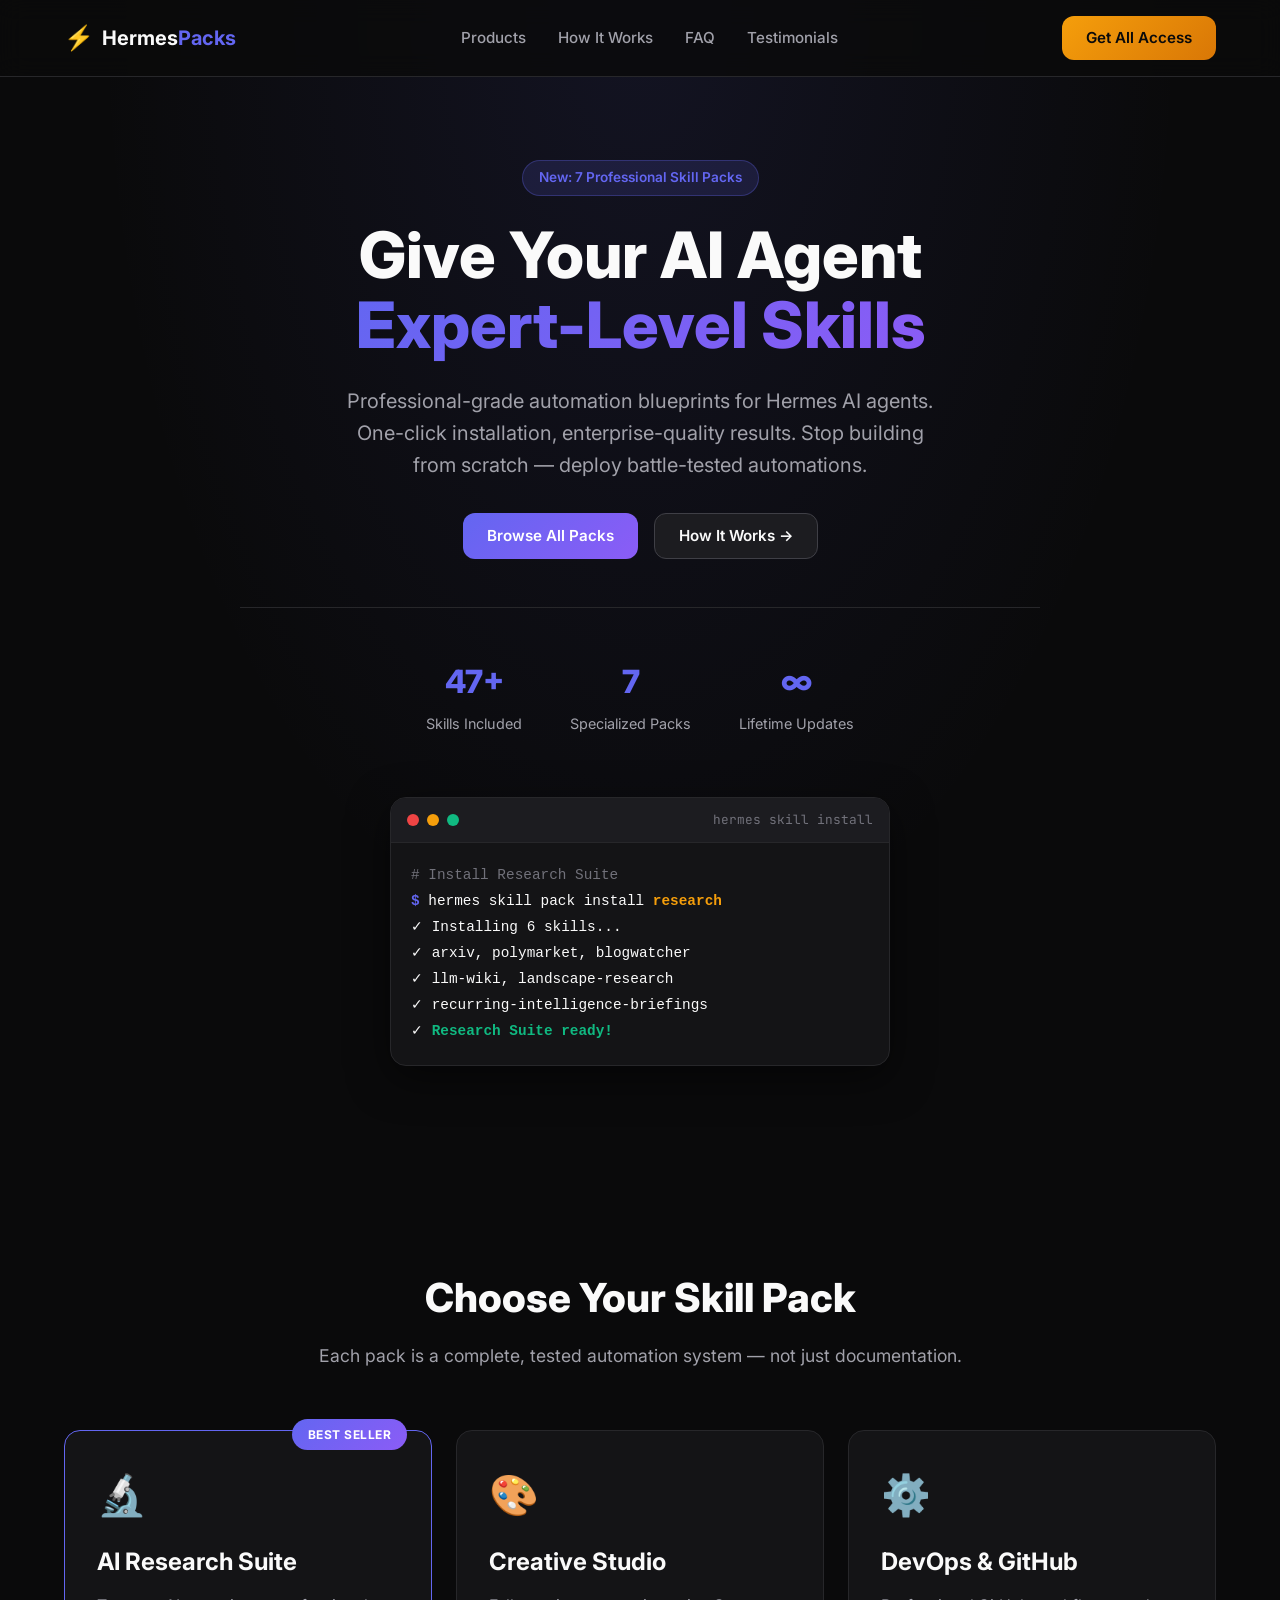
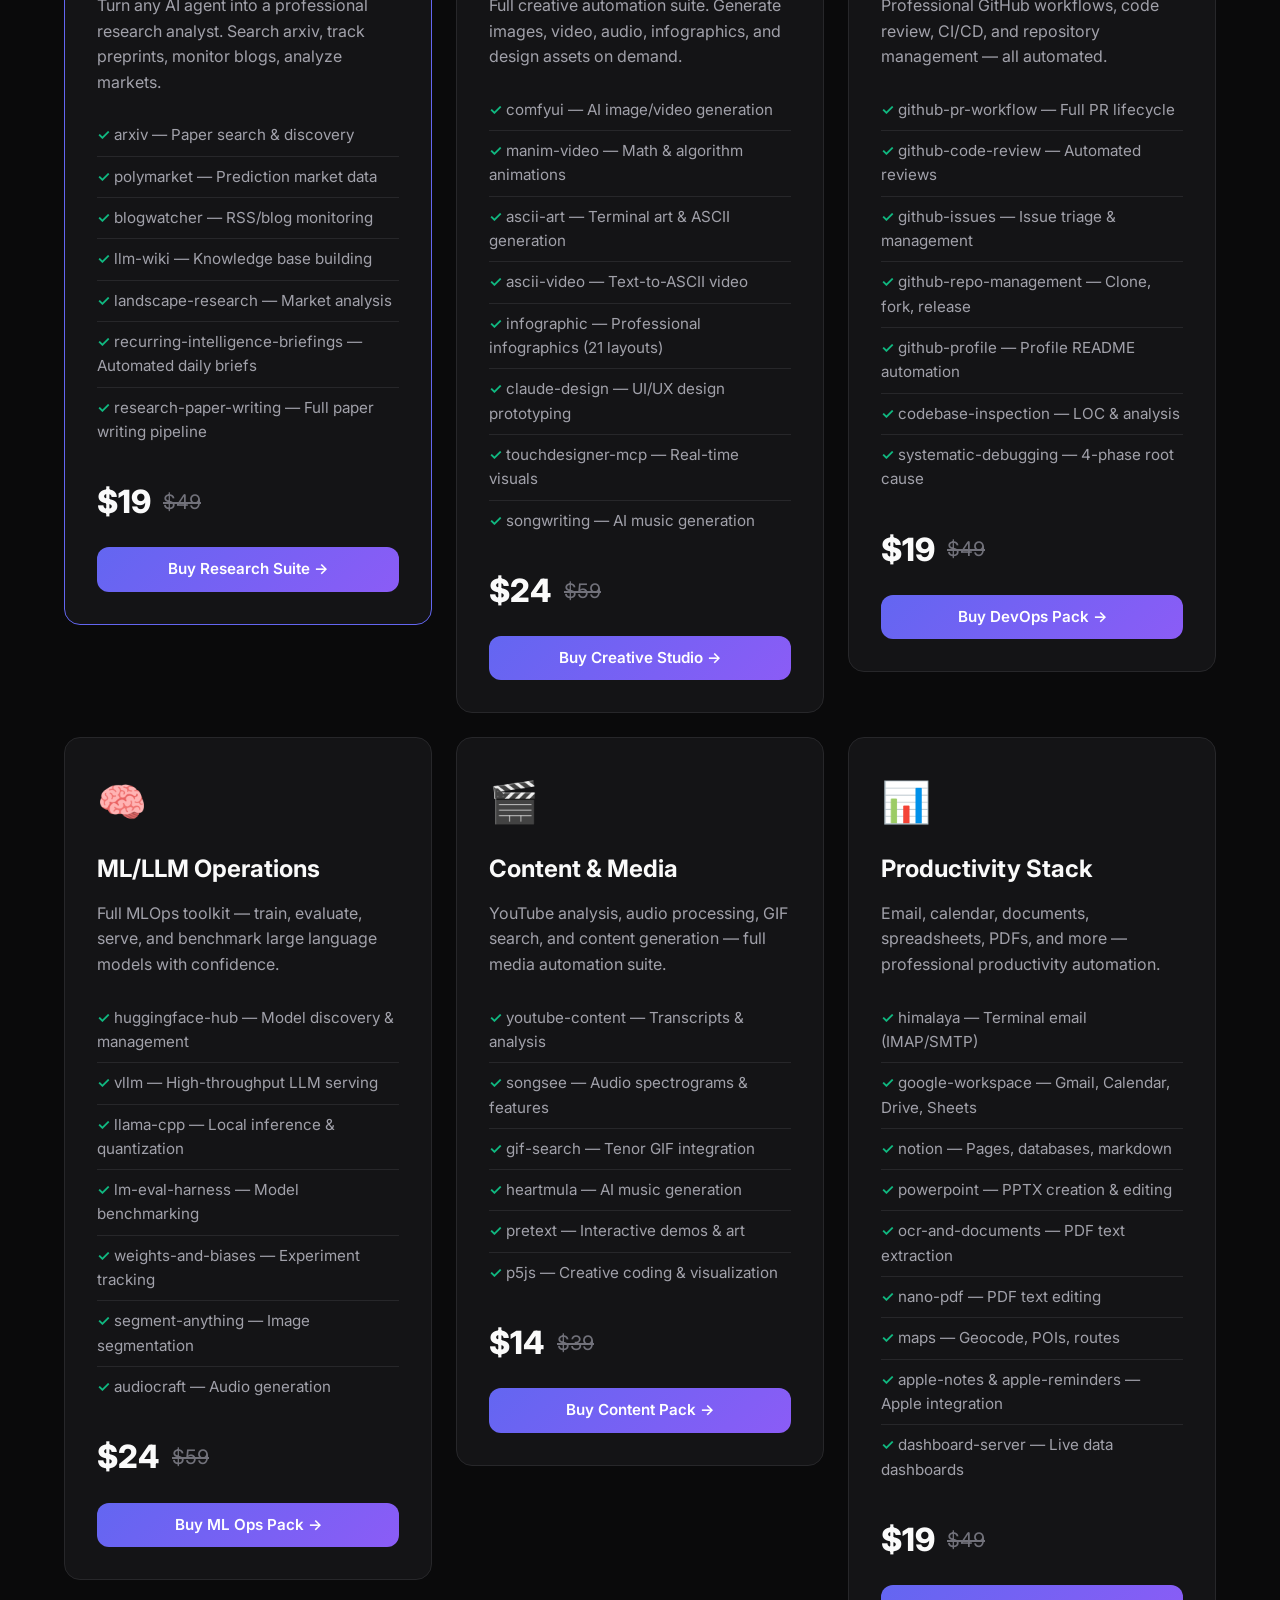
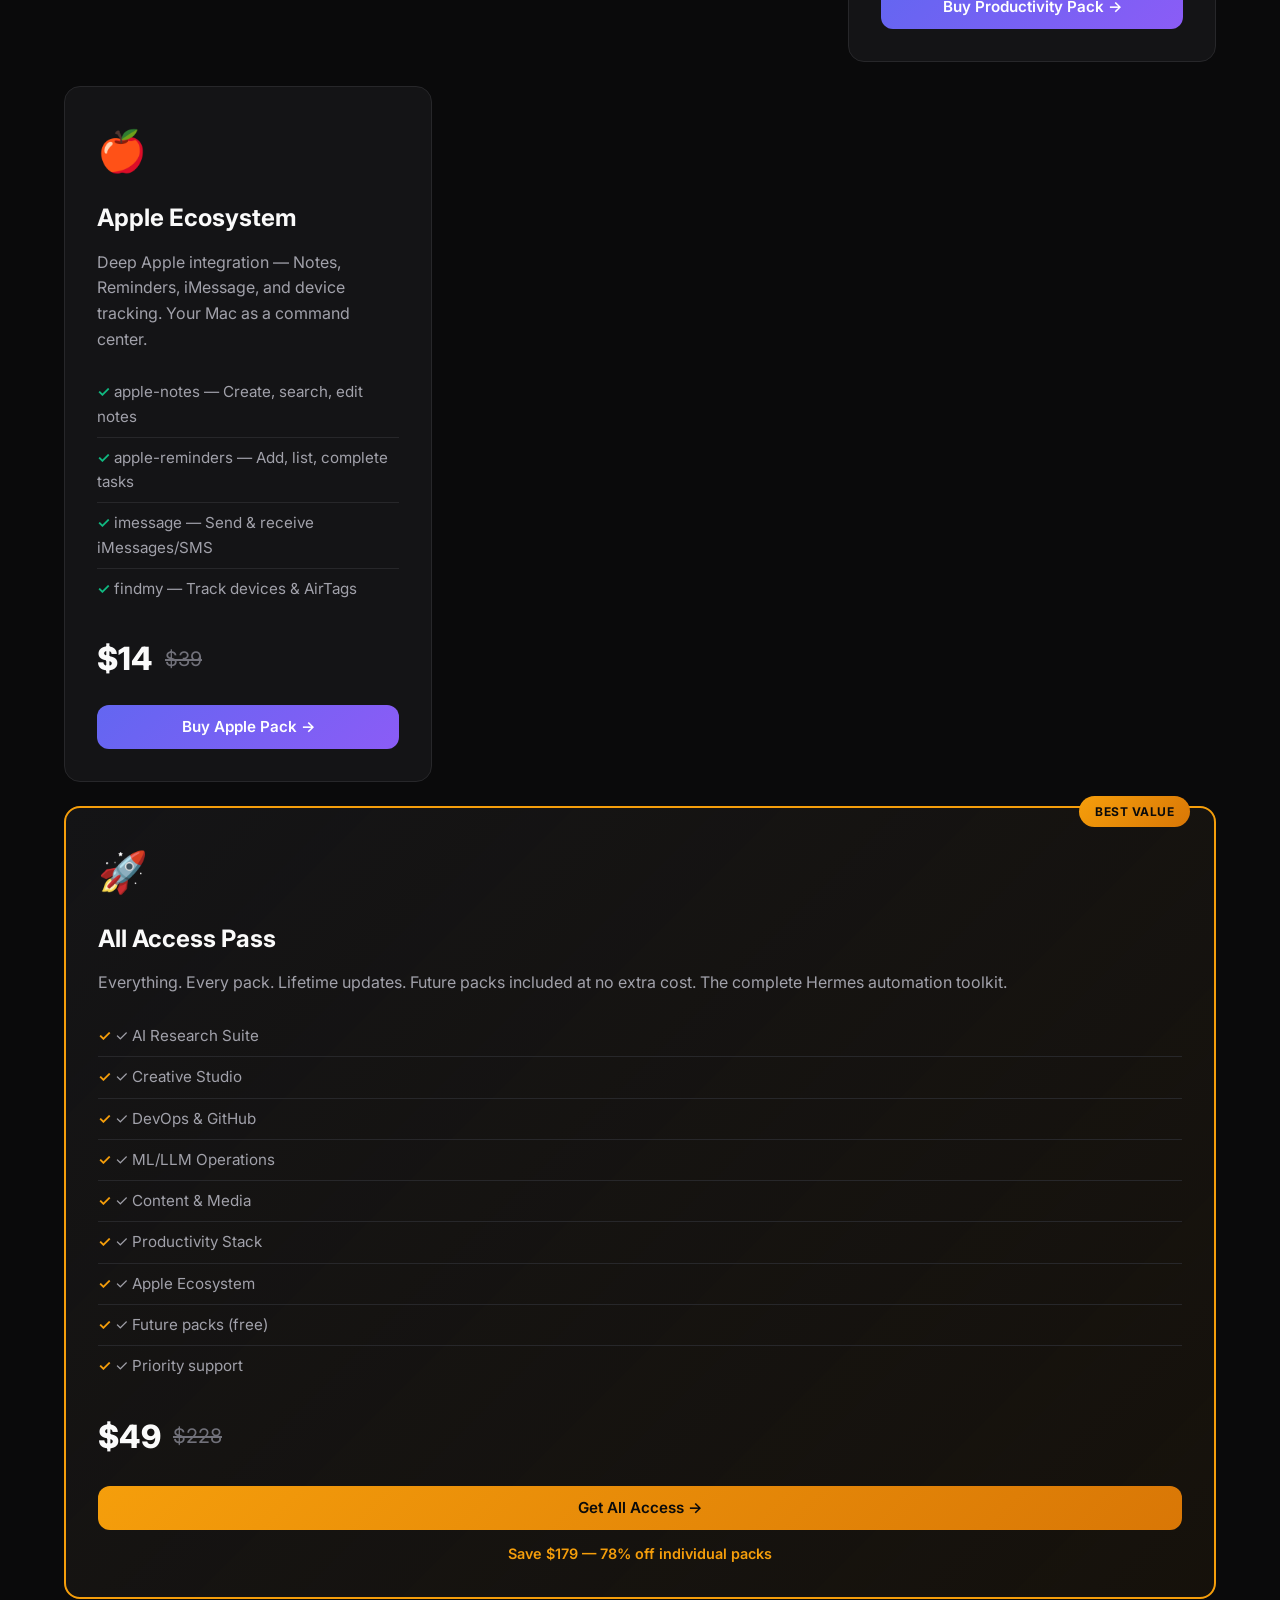
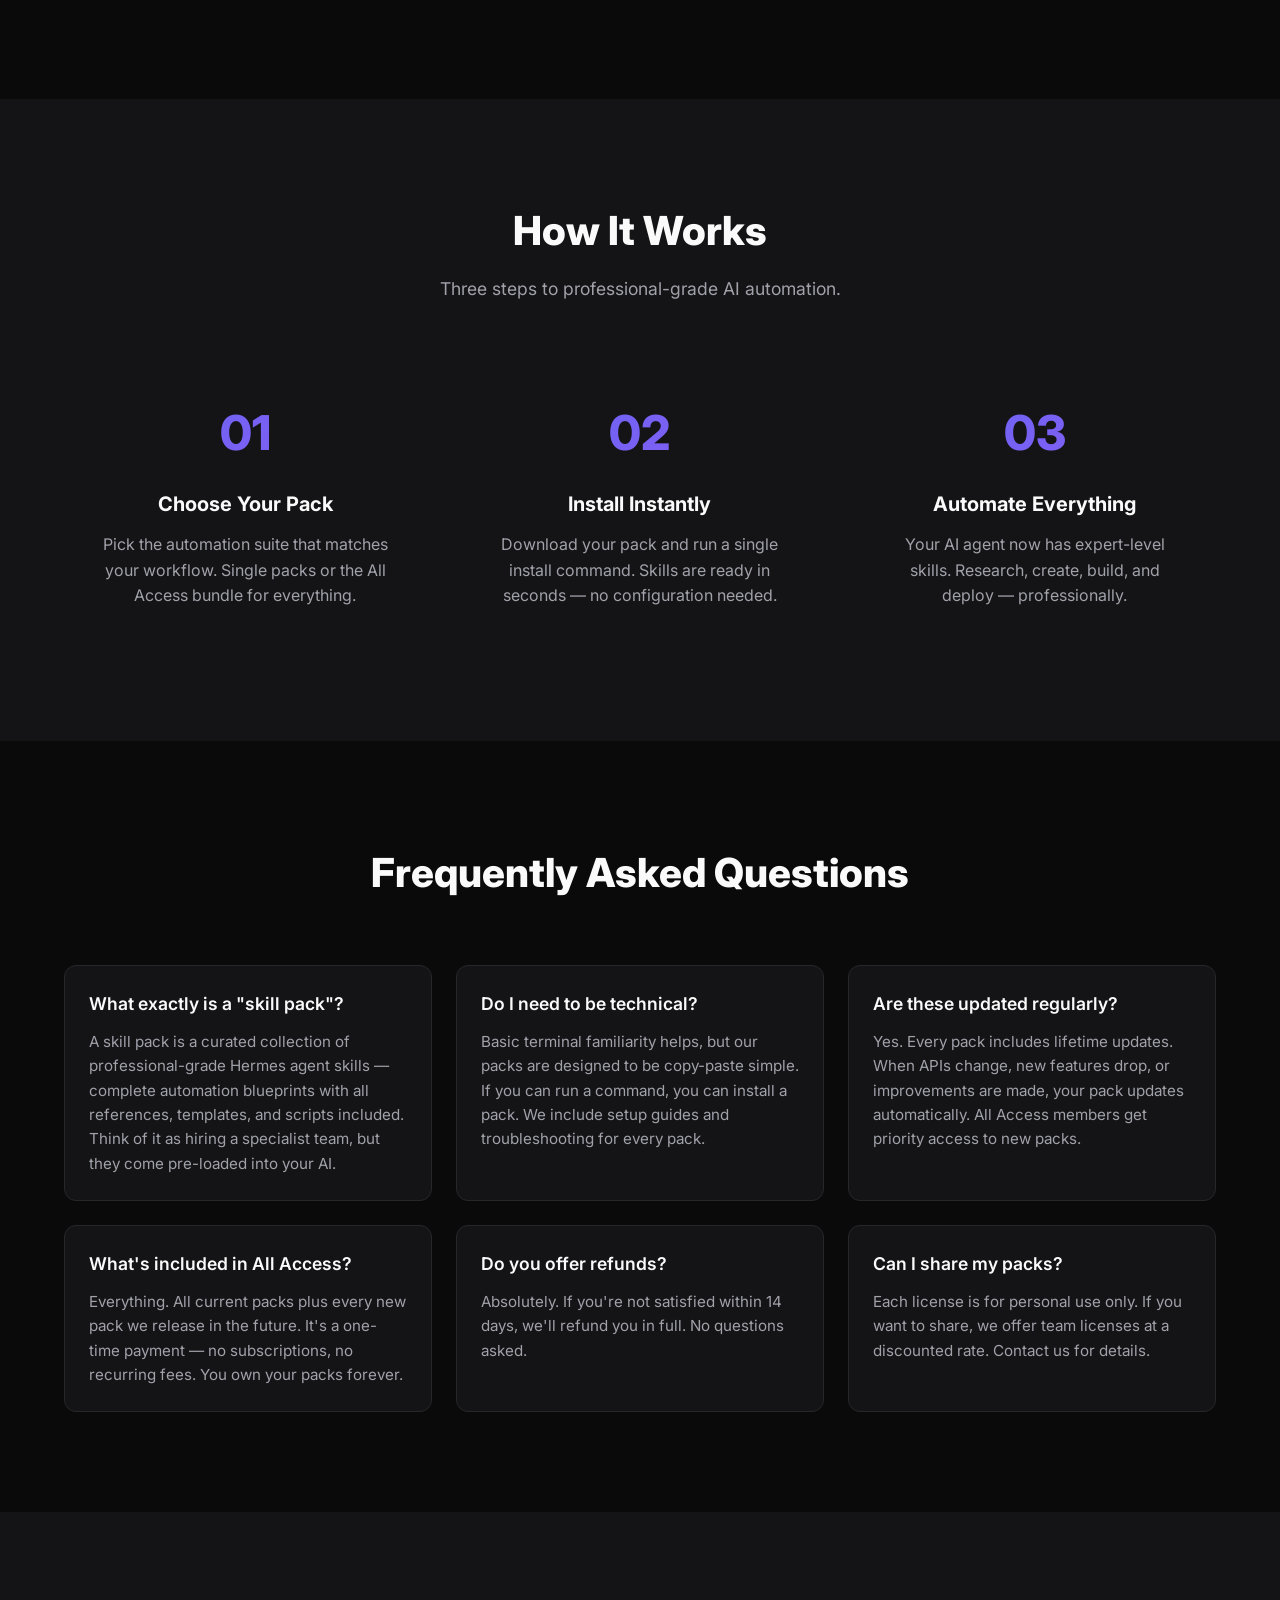
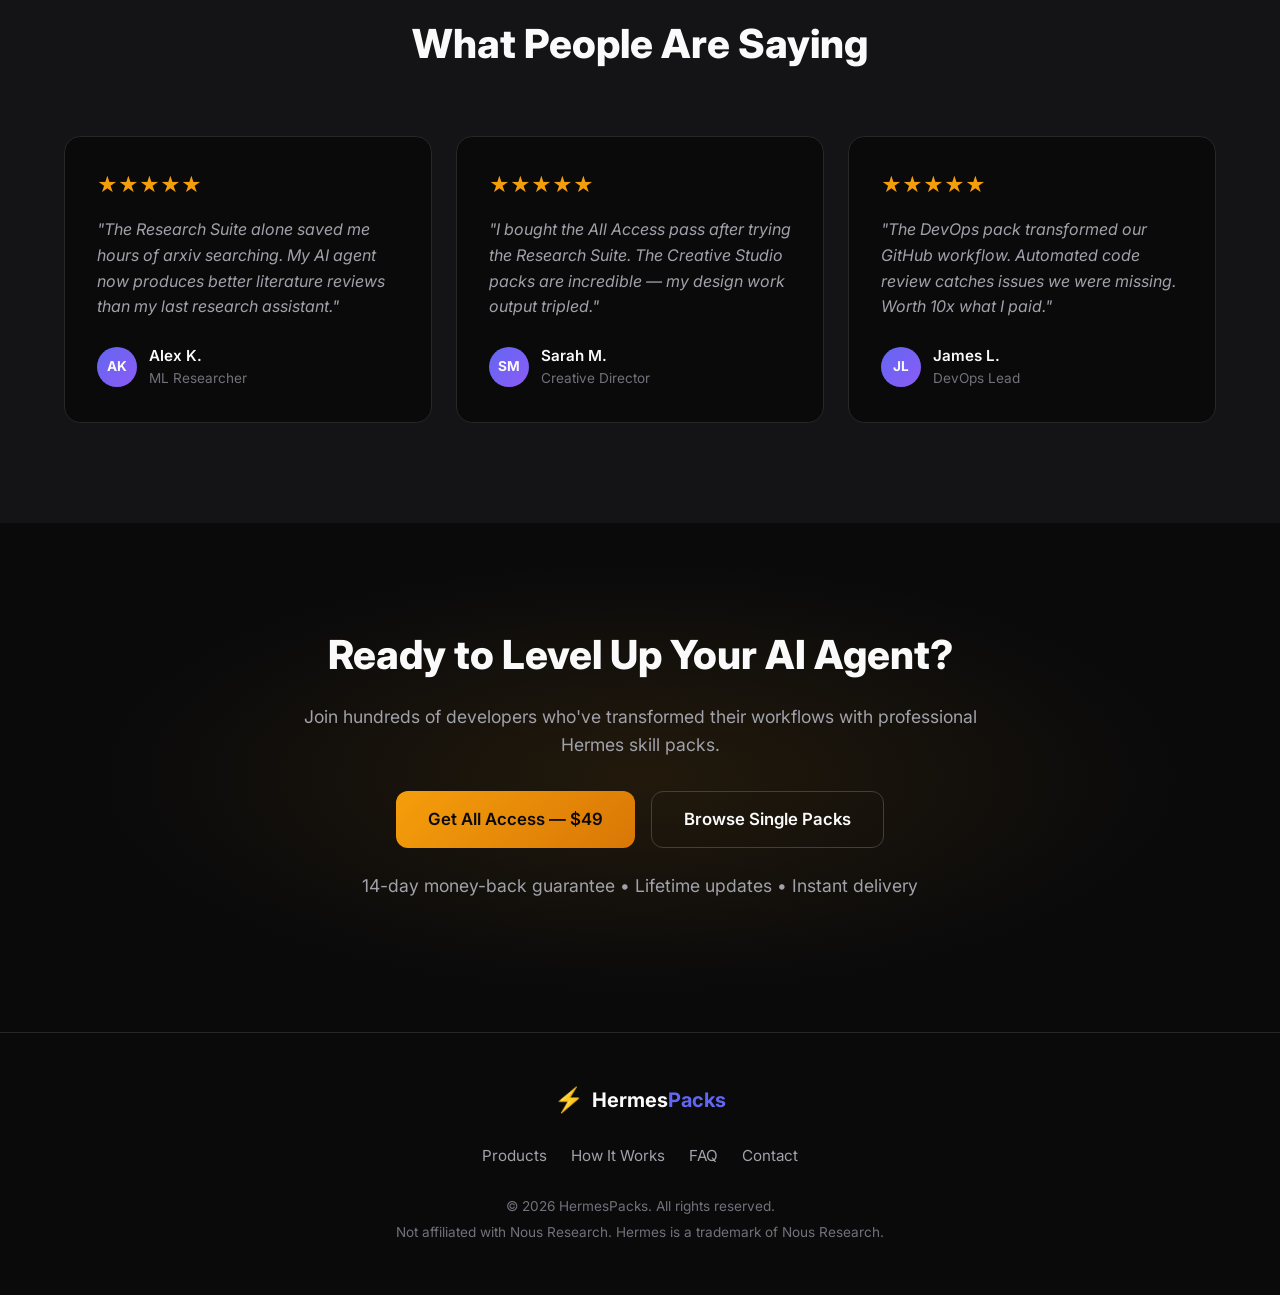
==== index.html @ cf3724bc "Initial site: 7 Hermes skill packs + All Access bundle" ====
<!DOCTYPE html>
<html lang="en">
<head>
  <meta charset="UTF-8">
  <meta name="viewport" content="width=device-width, initial-scale=1.0">
  <title>Hermes Skill Packs — Portable Automations for AI Agents</title>
  <meta name="description" content="Professional-grade Hermes AI agent skill packs. Copy-paste automation blueprints that give any AI agent expert-level skills in seconds.">
  <link rel="stylesheet" href="/css/style.css">
  <link rel="preconnect" href="https://fonts.googleapis.com">
  <link href="https://fonts.googleapis.com/css2?family=Inter:wght@300;400;500;600;700;800&family=JetBrains+Mono:wght@400;500;600&display=swap" rel="stylesheet">
  <script defer src="/js/main.js"></script>
</head>
<body>
  <!-- Header -->
  <header class="header">
    <div class="container">
      <div class="header-content">
        <div class="logo">
          <span class="logo-icon">⚡</span>
          <span class="logo-text">Hermes<span class="logo-accent">Packs</span></span>
        </div>
        <nav class="nav">
          <a href="#products">Products</a>
          <a href="#how-it-works">How It Works</a>
          <a href="#faq">FAQ</a>
          <a href="#testimonials">Testimonials</a>
        </nav>
        <a href="#all-access" class="btn btn-gold">Get All Access</a>
      </div>
    </div>
  </header>

  <!-- Hero -->
  <section class="hero">
    <div class="container">
      <div class="hero-content">
        <div class="hero-badge">New: 7 Professional Skill Packs</div>
        <h1 class="hero-title">
          Give Your AI Agent<br>
          <span class="gradient-text">Expert-Level Skills</span>
        </h1>
        <p class="hero-subtitle">
          Professional-grade automation blueprints for Hermes AI agents. 
          One-click installation, enterprise-quality results. 
          Stop building from scratch — deploy battle-tested automations.
        </p>
        <div class="hero-buttons">
          <a href="#products" class="btn btn-primary">Browse All Packs</a>
          <a href="#how-it-works" class="btn btn-secondary">How It Works →</a>
        </div>
        <div class="hero-stats">
          <div class="stat">
            <span class="stat-number">47+</span>
            <span class="stat-label">Skills Included</span>
          </div>
          <div class="stat">
            <span class="stat-number">7</span>
            <span class="stat-label">Specialized Packs</span>
          </div>
          <div class="stat">
            <span class="stat-number">∞</span>
            <span class="stat-label">Lifetime Updates</span>
          </div>
        </div>
      </div>
      <div class="hero-visual">
        <div class="code-window">
          <div class="code-window-header">
            <span class="dot red"></span>
            <span class="dot yellow"></span>
            <span class="dot green"></span>
            <span class="code-title">hermes skill install</span>
          </div>
          <div class="code-window-body">
            <code>
              <span class="code-line"><span class="comment"># Install Research Suite</span></span>
              <span class="code-line"><span class="prompt">$</span> hermes skill pack install <span class="highlight">research</span></span>
              <span class="code-line">✓ Installing 6 skills...</span>
              <span class="code-line">✓ arxiv, polymarket, blogwatcher</span>
              <span class="code-line">✓ llm-wiki, landscape-research</span>
              <span class="code-line">✓ recurring-intelligence-briefings</span>
              <span class="code-line">✓ <span class="success">Research Suite ready!</span></span>
            </code>
          </div>
        </div>
      </div>
    </div>
  </section>

  <!-- Products Grid -->
  <section id="products" class="products">
    <div class="container">
      <div class="section-header">
        <h2 class="section-title">Choose Your Skill Pack</h2>
        <p class="section-subtitle">Each pack is a complete, tested automation system — not just documentation.</p>
      </div>

      <div class="product-grid">
        <!-- Product 1: AI Research -->
        <div class="product-card featured">
          <div class="product-badge">Best Seller</div>
          <div class="product-icon">🔬</div>
          <h3 class="product-name">AI Research Suite</h3>
          <p class="product-description">
            Turn any AI agent into a professional research analyst. 
            Search arxiv, track preprints, monitor blogs, analyze markets.
          </p>
          <ul class="product-features">
            <li>arxiv — Paper search & discovery</li>
            <li>polymarket — Prediction market data</li>
            <li>blogwatcher — RSS/blog monitoring</li>
            <li>llm-wiki — Knowledge base building</li>
            <li>landscape-research — Market analysis</li>
            <li>recurring-intelligence-briefings — Automated daily briefs</li>
            <li>research-paper-writing — Full paper writing pipeline</li>
          </ul>
          <div class="product-pricing">
            <span class="product-price">$19</span>
            <span class="product-original">$49</span>
          </div>
          <a href="https://gumroad.com/hermes-packs/research-suite" class="btn btn-primary full-width">Buy Research Suite →</a>
        </div>

        <!-- Product 2: Creative Studio -->
        <div class="product-card">
          <div class="product-icon">🎨</div>
          <h3 class="product-name">Creative Studio</h3>
          <p class="product-description">
            Full creative automation suite. Generate images, video, audio, 
            infographics, and design assets on demand.
          </p>
          <ul class="product-features">
            <li>comfyui — AI image/video generation</li>
            <li>manim-video — Math & algorithm animations</li>
            <li>ascii-art — Terminal art & ASCII generation</li>
            <li>ascii-video — Text-to-ASCII video</li>
            <li>infographic — Professional infographics (21 layouts)</li>
            <li>claude-design — UI/UX design prototyping</li>
            <li>touchdesigner-mcp — Real-time visuals</li>
            <li>songwriting — AI music generation</li>
          </ul>
          <div class="product-pricing">
            <span class="product-price">$24</span>
            <span class="product-original">$59</span>
          </div>
          <a href="https://gumroad.com/hermes-packs/creative-studio" class="btn btn-primary full-width">Buy Creative Studio →</a>
        </div>

        <!-- Product 3: DevOps & GitHub -->
        <div class="product-card">
          <div class="product-icon">⚙️</div>
          <h3 class="product-name">DevOps & GitHub</h3>
          <p class="product-description">
            Professional GitHub workflows, code review, CI/CD, and 
            repository management — all automated.
          </p>
          <ul class="product-features">
            <li>github-pr-workflow — Full PR lifecycle</li>
            <li>github-code-review — Automated reviews</li>
            <li>github-issues — Issue triage & management</li>
            <li>github-repo-management — Clone, fork, release</li>
            <li>github-profile — Profile README automation</li>
            <li>codebase-inspection — LOC & analysis</li>
            <li>systematic-debugging — 4-phase root cause</li>
          </ul>
          <div class="product-pricing">
            <span class="product-price">$19</span>
            <span class="product-original">$49</span>
          </div>
          <a href="https://gumroad.com/hermes-packs/devops-github" class="btn btn-primary full-width">Buy DevOps Pack →</a>
        </div>

        <!-- Product 4: ML/LLM Ops -->
        <div class="product-card">
          <div class="product-icon">🧠</div>
          <h3 class="product-name">ML/LLM Operations</h3>
          <p class="product-description">
            Full MLOps toolkit — train, evaluate, serve, and benchmark 
            large language models with confidence.
          </p>
          <ul class="product-features">
            <li>huggingface-hub — Model discovery & management</li>
            <li>vllm — High-throughput LLM serving</li>
            <li>llama-cpp — Local inference & quantization</li>
            <li>lm-eval-harness — Model benchmarking</li>
            <li>weights-and-biases — Experiment tracking</li>
            <li>segment-anything — Image segmentation</li>
            <li>audiocraft — Audio generation</li>
          </ul>
          <div class="product-pricing">
            <span class="product-price">$24</span>
            <span class="product-original">$59</span>
          </div>
          <a href="https://gumroad.com/hermes-packs/ml-ops" class="btn btn-primary full-width">Buy ML Ops Pack →</a>
        </div>

        <!-- Product 5: Content & Media -->
        <div class="product-card">
          <div class="product-icon">🎬</div>
          <h3 class="product-name">Content & Media</h3>
          <p class="product-description">
            YouTube analysis, audio processing, GIF search, and content 
            generation — full media automation suite.
          </p>
          <ul class="product-features">
            <li>youtube-content — Transcripts & analysis</li>
            <li>songsee — Audio spectrograms & features</li>
            <li>gif-search — Tenor GIF integration</li>
            <li>heartmula — AI music generation</li>
            <li>pretext — Interactive demos & art</li>
            <li>p5js — Creative coding & visualization</li>
          </ul>
          <div class="product-pricing">
            <span class="product-price">$14</span>
            <span class="product-original">$39</span>
          </div>
          <a href="https://gumroad.com/hermes-packs/content-media" class="btn btn-primary full-width">Buy Content Pack →</a>
        </div>

        <!-- Product 6: Productivity Stack -->
        <div class="product-card">
          <div class="product-icon">📊</div>
          <h3 class="product-name">Productivity Stack</h3>
          <p class="product-description">
            Email, calendar, documents, spreadsheets, PDFs, and more — 
            professional productivity automation.
          </p>
          <ul class="product-features">
            <li>himalaya — Terminal email (IMAP/SMTP)</li>
            <li>google-workspace — Gmail, Calendar, Drive, Sheets</li>
            <li>notion — Pages, databases, markdown</li>
            <li>powerpoint — PPTX creation & editing</li>
            <li>ocr-and-documents — PDF text extraction</li>
            <li>nano-pdf — PDF text editing</li>
            <li>maps — Geocode, POIs, routes</li>
            <li>apple-notes & apple-reminders — Apple integration</li>
            <li>dashboard-server — Live data dashboards</li>
          </ul>
          <div class="product-pricing">
            <span class="product-price">$19</span>
            <span class="product-original">$49</span>
          </div>
          <a href="https://gumroad.com/hermes-packs/productivity" class="btn btn-primary full-width">Buy Productivity Pack →</a>
        </div>

        <!-- Product 7: Apple Automation -->
        <div class="product-card">
          <div class="product-icon">🍎</div>
          <h3 class="product-name">Apple Ecosystem</h3>
          <p class="product-description">
            Deep Apple integration — Notes, Reminders, iMessage, and 
            device tracking. Your Mac as a command center.
          </p>
          <ul class="product-features">
            <li>apple-notes — Create, search, edit notes</li>
            <li>apple-reminders — Add, list, complete tasks</li>
            <li>imessage — Send & receive iMessages/SMS</li>
            <li>findmy — Track devices & AirTags</li>
          </ul>
          <div class="product-pricing">
            <span class="product-price">$14</span>
            <span class="product-original">$39</span>
          </div>
          <a href="https://gumroad.com/hermes-packs/apple-ecosystem" class="btn btn-primary full-width">Buy Apple Pack →</a>
        </div>

        <!-- ALL ACCESS -->
        <div class="product-card all-access" id="all-access">
          <div class="product-badge all-access-badge">Best Value</div>
          <div class="product-icon">🚀</div>
          <h3 class="product-name">All Access Pass</h3>
          <p class="product-description">
            Everything. Every pack. Lifetime updates. Future packs included 
            at no extra cost. The complete Hermes automation toolkit.
          </p>
          <ul class="product-features all-access-features">
            <li>✓ AI Research Suite</li>
            <li>✓ Creative Studio</li>
            <li>✓ DevOps & GitHub</li>
            <li>✓ ML/LLM Operations</li>
            <li>✓ Content & Media</li>
            <li>✓ Productivity Stack</li>
            <li>✓ Apple Ecosystem</li>
            <li>✓ Future packs (free)</li>
            <li>✓ Priority support</li>
          </ul>
          <div class="product-pricing all-access-pricing">
            <span class="product-price">$49</span>
            <span class="product-original">$228</span>
          </div>
          <a href="https://gumroad.com/hermes-packs/all-access" class="btn btn-gold full-width">Get All Access →</a>
          <p class="all-access-savings">Save $179 — 78% off individual packs</p>
        </div>
      </div>
    </div>
  </section>

  <!-- How It Works -->
  <section id="how-it-works" class="how-it-works">
    <div class="container">
      <div class="section-header">
        <h2 class="section-title">How It Works</h2>
        <p class="section-subtitle">Three steps to professional-grade AI automation.</p>
      </div>
      <div class="steps-grid">
        <div class="step-card">
          <div class="step-number">01</div>
          <h3>Choose Your Pack</h3>
          <p>Pick the automation suite that matches your workflow. 
          Single packs or the All Access bundle for everything.</p>
        </div>
        <div class="step-card">
          <div class="step-number">02</div>
          <h3>Install Instantly</h3>
          <p>Download your pack and run a single install command. 
          Skills are ready in seconds — no configuration needed.</p>
        </div>
        <div class="step-card">
          <div class="step-number">03</div>
          <h3>Automate Everything</h3>
          <p>Your AI agent now has expert-level skills. 
          Research, create, build, and deploy — professionally.</p>
        </div>
      </div>
    </div>
  </section>

  <!-- FAQ -->
  <section id="faq" class="faq">
    <div class="container">
      <div class="section-header">
        <h2 class="section-title">Frequently Asked Questions</h2>
      </div>
      <div class="faq-grid">
        <div class="faq-item">
          <h3>What exactly is a "skill pack"?</h3>
          <p>A skill pack is a curated collection of professional-grade Hermes agent skills — 
          complete automation blueprints with all references, templates, and scripts included. 
          Think of it as hiring a specialist team, but they come pre-loaded into your AI.</p>
        </div>
        <div class="faq-item">
          <h3>Do I need to be technical?</h3>
          <p>Basic terminal familiarity helps, but our packs are designed to be 
          copy-paste simple. If you can run a command, you can install a pack. 
          We include setup guides and troubleshooting for every pack.</p>
        </div>
        <div class="faq-item">
          <h3>Are these updated regularly?</h3>
          <p>Yes. Every pack includes lifetime updates. When APIs change, new features 
          drop, or improvements are made, your pack updates automatically. 
          All Access members get priority access to new packs.</p>
        </div>
        <div class="faq-item">
          <h3>What's included in All Access?</h3>
          <p>Everything. All current packs plus every new pack we release in the future. 
          It's a one-time payment — no subscriptions, no recurring fees. 
          You own your packs forever.</p>
        </div>
        <div class="faq-item">
          <h3>Do you offer refunds?</h3>
          <p>Absolutely. If you're not satisfied within 14 days, 
          we'll refund you in full. No questions asked.</p>
        </div>
        <div class="faq-item">
          <h3>Can I share my packs?</h3>
          <p>Each license is for personal use only. If you want to share, 
          we offer team licenses at a discounted rate. Contact us for details.</p>
        </div>
      </div>
    </div>
  </section>

  <!-- Testimonials -->
  <section id="testimonials" class="testimonials">
    <div class="container">
      <div class="section-header">
        <h2 class="section-title">What People Are Saying</h2>
      </div>
      <div class="testimonials-grid">
        <div class="testimonial-card">
          <div class="testimonial-stars">★★★★★</div>
          <p>"The Research Suite alone saved me hours of arxiv searching. 
          My AI agent now produces better literature reviews than my last research assistant."</p>
          <div class="testimonial-author">
            <div class="author-avatar">AK</div>
            <div class="author-info">
              <span class="author-name">Alex K.</span>
              <span class="author-role">ML Researcher</span>
            </div>
          </div>
        </div>
        <div class="testimonial-card">
          <div class="testimonial-stars">★★★★★</div>
          <p>"I bought the All Access pass after trying the Research Suite. 
          The Creative Studio packs are incredible — my design work output tripled."</p>
          <div class="testimonial-author">
            <div class="author-avatar">SM</div>
            <div class="author-info">
              <span class="author-name">Sarah M.</span>
              <span class="author-role">Creative Director</span>
            </div>
          </div>
        </div>
        <div class="testimonial-card">
          <div class="testimonial-stars">★★★★★</div>
          <p>"The DevOps pack transformed our GitHub workflow. Automated code review 
          catches issues we were missing. Worth 10x what I paid."</p>
          <div class="testimonial-author">
            <div class="author-avatar">JL</div>
            <div class="author-info">
              <span class="author-name">James L.</span>
              <span class="author-role">DevOps Lead</span>
            </div>
          </div>
        </div>
      </div>
    </div>
  </section>

  <!-- CTA -->
  <section class="cta">
    <div class="container">
      <div class="cta-content">
        <h2>Ready to Level Up Your AI Agent?</h2>
        <p>Join hundreds of developers who've transformed their workflows 
        with professional Hermes skill packs.</p>
        <div class="cta-buttons">
          <a href="#all-access" class="btn btn-gold btn-large">Get All Access — $49</a>
          <a href="#products" class="btn btn-outline btn-large">Browse Single Packs</a>
        </div>
        <p class="cta-note">14-day money-back guarantee • Lifetime updates • Instant delivery</p>
      </div>
    </div>
  </section>

  <!-- Footer -->
  <footer class="footer">
    <div class="container">
      <div class="footer-content">
        <div class="footer-brand">
          <span class="logo-icon">⚡</span>
          <span class="logo-text">Hermes<span class="logo-accent">Packs</span></span>
        </div>
        <div class="footer-links">
          <a href="#products">Products</a>
          <a href="#how-it-works">How It Works</a>
          <a href="#faq">FAQ</a>
          <a href="mailto:hello@hermespacks.com">Contact</a>
        </div>
        <div class="footer-legal">
          <p>© 2026 HermesPacks. All rights reserved.</p>
          <p>Not affiliated with Nous Research. Hermes is a trademark of Nous Research.</p>
        </div>
      </div>
    </div>
  </footer>
</body>
</html>
---- css/style.css ----
/* === RESET & BASE === */
*, *::before, *::after {
  box-sizing: border-box;
  margin: 0;
  padding: 0;
}

:root {
  --bg-primary: #0a0a0b;
  --bg-secondary: #141416;
  --bg-tertiary: #1c1c20;
  --text-primary: #fafafa;
  --text-secondary: #a1a1aa;
  --text-tertiary: #71717a;
  --accent-primary: #6366f1;
  --accent-secondary: #8b5cf6;
  --accent-gradient: linear-gradient(135deg, #6366f1, #8b5cf6);
  --gold: #f59e0b;
  --gold-gradient: linear-gradient(135deg, #f59e0b, #d97706);
  --success: #10b981;
  --error: #ef4444;
  --border: #27272a;
  --border-light: #3f3f46;
  --radius-sm: 6px;
  --radius-md: 12px;
  --radius-lg: 16px;
  --radius-xl: 24px;
  --shadow-sm: 0 1px 2px rgba(0,0,0,0.3);
  --shadow-md: 0 4px 12px rgba(0,0,0,0.4);
  --shadow-lg: 0 12px 40px rgba(0,0,0,0.5);
  --transition: all 0.3s cubic-bezier(0.4, 0, 0.2, 1);
}

html {
  scroll-behavior: smooth;
  font-size: 16px;
}

body {
  font-family: 'Inter', -apple-system, BlinkMacSystemFont, sans-serif;
  background: var(--bg-primary);
  color: var(--text-primary);
  line-height: 1.6;
  overflow-x: hidden;
}

.container {
  max-width: 1200px;
  margin: 0 auto;
  padding: 0 24px;
}

/* === HEADER === */
.header {
  position: fixed;
  top: 0;
  left: 0;
  right: 0;
  z-index: 1000;
  background: rgba(10, 10, 11, 0.8);
  backdrop-filter: blur(12px);
  border-bottom: 1px solid var(--border);
}

.header-content {
  display: flex;
  align-items: center;
  justify-content: space-between;
  padding: 16px 0;
}

.logo {
  display: flex;
  align-items: center;
  gap: 8px;
}

.logo-icon {
  font-size: 1.5rem;
}

.logo-text {
  font-size: 1.25rem;
  font-weight: 700;
  color: var(--text-primary);
}

.logo-accent {
  color: var(--accent-primary);
}

.nav {
  display: flex;
  gap: 32px;
}

.nav a {
  color: var(--text-secondary);
  text-decoration: none;
  font-weight: 500;
  font-size: 0.95rem;
  transition: var(--transition);
}

.nav a:hover {
  color: var(--text-primary);
}

/* === BUTTONS === */
.btn {
  display: inline-flex;
  align-items: center;
  justify-content: center;
  padding: 10px 24px;
  border-radius: var(--radius-md);
  font-weight: 600;
  font-size: 0.95rem;
  text-decoration: none;
  cursor: pointer;
  transition: var(--transition);
  border: none;
}

.btn-primary {
  background: var(--accent-gradient);
  color: white;
}

.btn-primary:hover {
  transform: translateY(-2px);
  box-shadow: 0 8px 24px rgba(99, 102, 241, 0.4);
}

.btn-secondary {
  background: var(--bg-tertiary);
  color: var(--text-primary);
  border: 1px solid var(--border-light);
}

.btn-secondary:hover {
  border-color: var(--accent-primary);
  background: var(--bg-secondary);
}

.btn-gold {
  background: var(--gold-gradient);
  color: var(--bg-primary);
}

.btn-gold:hover {
  transform: translateY(-2px);
  box-shadow: 0 8px 24px rgba(245, 158, 11, 0.4);
}

.btn-outline {
  background: transparent;
  color: var(--text-primary);
  border: 1px solid var(--border-light);
}

.btn-outline:hover {
  border-color: var(--accent-primary);
  background: rgba(99, 102, 241, 0.1);
}

.btn-large {
  padding: 14px 32px;
  font-size: 1.05rem;
}

.full-width {
  width: 100%;
}

/* === HERO === */
.hero {
  padding: 160px 0 100px;
  background: radial-gradient(ellipse at top, rgba(99, 102, 241, 0.1), transparent 60%);
}

.hero-content {
  text-align: center;
  max-width: 800px;
  margin: 0 auto 60px;
}

.hero-badge {
  display: inline-block;
  padding: 6px 16px;
  background: rgba(99, 102, 241, 0.15);
  border: 1px solid rgba(99, 102, 241, 0.3);
  border-radius: 100px;
  font-size: 0.85rem;
  font-weight: 600;
  color: var(--accent-primary);
  margin-bottom: 24px;
}

.hero-title {
  font-size: 4rem;
  font-weight: 800;
  line-height: 1.1;
  margin-bottom: 24px;
}

.gradient-text {
  background: var(--accent-gradient);
  -webkit-background-clip: text;
  -webkit-text-fill-color: transparent;
  background-clip: text;
}

.hero-subtitle {
  font-size: 1.25rem;
  color: var(--text-secondary);
  max-width: 600px;
  margin: 0 auto 32px;
}

.hero-buttons {
  display: flex;
  gap: 16px;
  justify-content: center;
  flex-wrap: wrap;
}

.hero-stats {
  display: flex;
  gap: 48px;
  justify-content: center;
  margin-top: 48px;
  padding-top: 48px;
  border-top: 1px solid var(--border);
}

.stat {
  text-align: center;
}

.stat-number {
  display: block;
  font-size: 2rem;
  font-weight: 800;
  color: var(--accent-primary);
  margin-bottom: 4px;
}

.stat-label {
  font-size: 0.9rem;
  color: var(--text-secondary);
}

/* Code Window */
.hero-visual {
  display: flex;
  justify-content: center;
}

.code-window {
  background: var(--bg-secondary);
  border: 1px solid var(--border);
  border-radius: var(--radius-lg);
  overflow: hidden;
  box-shadow: var(--shadow-lg);
  max-width: 500px;
  width: 100%;
}

.code-window-header {
  display: flex;
  align-items: center;
  gap: 8px;
  padding: 12px 16px;
  background: var(--bg-tertiary);
  border-bottom: 1px solid var(--border);
}

.dot {
  width: 12px;
  height: 12px;
  border-radius: 50%;
}

.dot.red { background: #ef4444; }
.dot.yellow { background: #f59e0b; }
.dot.green { background: #10b981; }

.code-title {
  margin-left: auto;
  font-size: 0.8rem;
  color: var(--text-tertiary);
  font-family: 'JetBrains Mono', monospace;
}

.code-window-body {
  padding: 20px;
  font-family: 'JetBrains Mono', monospace;
  font-size: 0.9rem;
  line-height: 1.8;
}

.code-line {
  display: block;
}

.code-line .comment { color: var(--text-tertiary); }
.code-line .prompt { color: var(--accent-primary); font-weight: 600; }
.code-line .highlight { color: var(--gold); font-weight: 600; }
.code-line .success { color: var(--success); font-weight: 600; }

/* === PRODUCTS === */
.products {
  padding: 100px 0;
}

.section-header {
  text-align: center;
  margin-bottom: 60px;
}

.section-title {
  font-size: 2.5rem;
  font-weight: 800;
  margin-bottom: 12px;
}

.section-subtitle {
  font-size: 1.1rem;
  color: var(--text-secondary);
}

.product-grid {
  display: grid;
  grid-template-columns: repeat(auto-fit, minmax(320px, 1fr));
  gap: 24px;
  align-items: start;
}

.product-card {
  background: var(--bg-secondary);
  border: 1px solid var(--border);
  border-radius: var(--radius-lg);
  padding: 32px;
  transition: var(--transition);
}

.product-card:hover {
  border-color: var(--border-light);
  transform: translateY(-4px);
  box-shadow: var(--shadow-lg);
}

.product-card.featured {
  border-color: var(--accent-primary);
  position: relative;
}

.product-card.all-access {
  background: linear-gradient(135deg, var(--bg-secondary), rgba(245, 158, 11, 0.05));
  border: 2px solid var(--gold);
  grid-column: 1 / -1;
}

.product-badge {
  position: absolute;
  top: -12px;
  right: 24px;
  padding: 6px 16px;
  background: var(--accent-gradient);
  color: white;
  font-size: 0.75rem;
  font-weight: 700;
  border-radius: 100px;
  text-transform: uppercase;
  letter-spacing: 0.5px;
}

.all-access-badge {
  background: var(--gold-gradient);
  color: var(--bg-primary);
}

.product-icon {
  font-size: 2.5rem;
  margin-bottom: 16px;
}

.product-name {
  font-size: 1.5rem;
  font-weight: 700;
  margin-bottom: 12px;
}

.product-description {
  color: var(--text-secondary);
  margin-bottom: 20px;
  line-height: 1.6;
}

.product-features {
  list-style: none;
  margin-bottom: 24px;
}

.product-features li {
  padding: 8px 0;
  color: var(--text-secondary);
  font-size: 0.95rem;
  border-bottom: 1px solid var(--border);
}

.product-features li:last-child {
  border-bottom: none;
}

.product-features li::before {
  content: "✓ ";
  color: var(--success);
  font-weight: 600;
}

.all-access-features li::before {
  content: "✓ ";
  color: var(--gold);
  font-weight: 600;
}

.product-pricing {
  display: flex;
  align-items: center;
  gap: 12px;
  margin-bottom: 20px;
}

.product-price {
  font-size: 2rem;
  font-weight: 800;
  color: var(--text-primary);
}

.product-original {
  font-size: 1.25rem;
  color: var(--text-tertiary);
  text-decoration: line-through;
}

.all-access-pricing {
  margin-bottom: 24px;
}

.all-access-savings {
  text-align: center;
  color: var(--gold);
  font-weight: 600;
  font-size: 0.9rem;
  margin-top: 12px;
}

/* === HOW IT WORKS === */
.how-it-works {
  padding: 100px 0;
  background: var(--bg-secondary);
}

.steps-grid {
  display: grid;
  grid-template-columns: repeat(auto-fit, minmax(280px, 1fr));
  gap: 32px;
  margin-top: 60px;
}

.step-card {
  text-align: center;
  padding: 32px;
}

.step-number {
  font-size: 3rem;
  font-weight: 800;
  background: var(--accent-gradient);
  -webkit-background-clip: text;
  -webkit-text-fill-color: transparent;
  background-clip: text;
  margin-bottom: 16px;
}

.step-card h3 {
  font-size: 1.25rem;
  font-weight: 700;
  margin-bottom: 12px;
}

.step-card p {
  color: var(--text-secondary);
  line-height: 1.6;
}

/* === FAQ === */
.faq {
  padding: 100px 0;
}

.faq-grid {
  display: grid;
  grid-template-columns: repeat(auto-fit, minmax(300px, 1fr));
  gap: 24px;
}

.faq-item {
  background: var(--bg-secondary);
  border: 1px solid var(--border);
  border-radius: var(--radius-md);
  padding: 24px;
}

.faq-item h3 {
  font-size: 1.1rem;
  font-weight: 600;
  margin-bottom: 12px;
  color: var(--text-primary);
}

.faq-item p {
  color: var(--text-secondary);
  line-height: 1.6;
  font-size: 0.95rem;
}

/* === TESTIMONIALS === */
.testimonials {
  padding: 100px 0;
  background: var(--bg-secondary);
}

.testimonials-grid {
  display: grid;
  grid-template-columns: repeat(auto-fit, minmax(300px, 1fr));
  gap: 24px;
  margin-top: 60px;
}

.testimonial-card {
  background: var(--bg-primary);
  border: 1px solid var(--border);
  border-radius: var(--radius-lg);
  padding: 32px;
}

.testimonial-stars {
  color: var(--gold);
  font-size: 1.25rem;
  margin-bottom: 16px;
}

.testimonial-card p {
  color: var(--text-secondary);
  line-height: 1.6;
  font-style: italic;
  margin-bottom: 24px;
}

.testimonial-author {
  display: flex;
  align-items: center;
  gap: 12px;
}

.author-avatar {
  width: 40px;
  height: 40px;
  border-radius: 50%;
  background: var(--accent-gradient);
  display: flex;
  align-items: center;
  justify-content: center;
  font-weight: 700;
  font-size: 0.85rem;
}

.author-info {
  display: flex;
  flex-direction: column;
}

.author-name {
  font-weight: 600;
  font-size: 0.95rem;
}

.author-role {
  font-size: 0.85rem;
  color: var(--text-tertiary);
}

/* === CTA === */
.cta {
  padding: 100px 0;
  background: radial-gradient(ellipse at center, rgba(245, 158, 11, 0.1), transparent 60%);
}

.cta-content {
  text-align: center;
  max-width: 700px;
  margin: 0 auto;
}

.cta h2 {
  font-size: 2.5rem;
  font-weight: 800;
  margin-bottom: 16px;
}

.cta p {
  font-size: 1.1rem;
  color: var(--text-secondary);
  margin-bottom: 32px;
}

.cta-buttons {
  display: flex;
  gap: 16px;
  justify-content: center;
  flex-wrap: wrap;
  margin-bottom: 24px;
}

.cta-note {
  color: var(--text-tertiary);
  font-size: 0.9rem;
}

/* === FOOTER === */
.footer {
  padding: 48px 0;
  border-top: 1px solid var(--border);
}

.footer-content {
  display: flex;
  flex-direction: column;
  align-items: center;
  gap: 24px;
}

.footer-brand {
  display: flex;
  align-items: center;
  gap: 8px;
}

.footer-links {
  display: flex;
  gap: 24px;
}

.footer-links a {
  color: var(--text-secondary);
  text-decoration: none;
  font-size: 0.95rem;
  transition: var(--transition);
}

.footer-links a:hover {
  color: var(--text-primary);
}

.footer-legal {
  text-align: center;
  color: var(--text-tertiary);
  font-size: 0.85rem;
}

.footer-legal p {
  margin: 4px 0;
}

/* === RESPONSIVE === */
@media (max-width: 768px) {
  .hero-title {
    font-size: 2.5rem;
  }

  .hero-stats {
    gap: 24px;
  }

  .stat-number {
    font-size: 1.5rem;
  }

  .nav {
    display: none;
  }

  .product-grid {
    grid-template-columns: 1fr;
  }

  .product-card.all-access {
    grid-column: 1;
  }

  .section-title {
    font-size: 2rem;
  }

  .steps-grid,
  .faq-grid,
  .testimonials-grid {
    grid-template-columns: 1fr;
  }

  .cta h2 {
    font-size: 2rem;
  }

  .footer-content {
    flex-direction: column;
    text-align: center;
  }
}
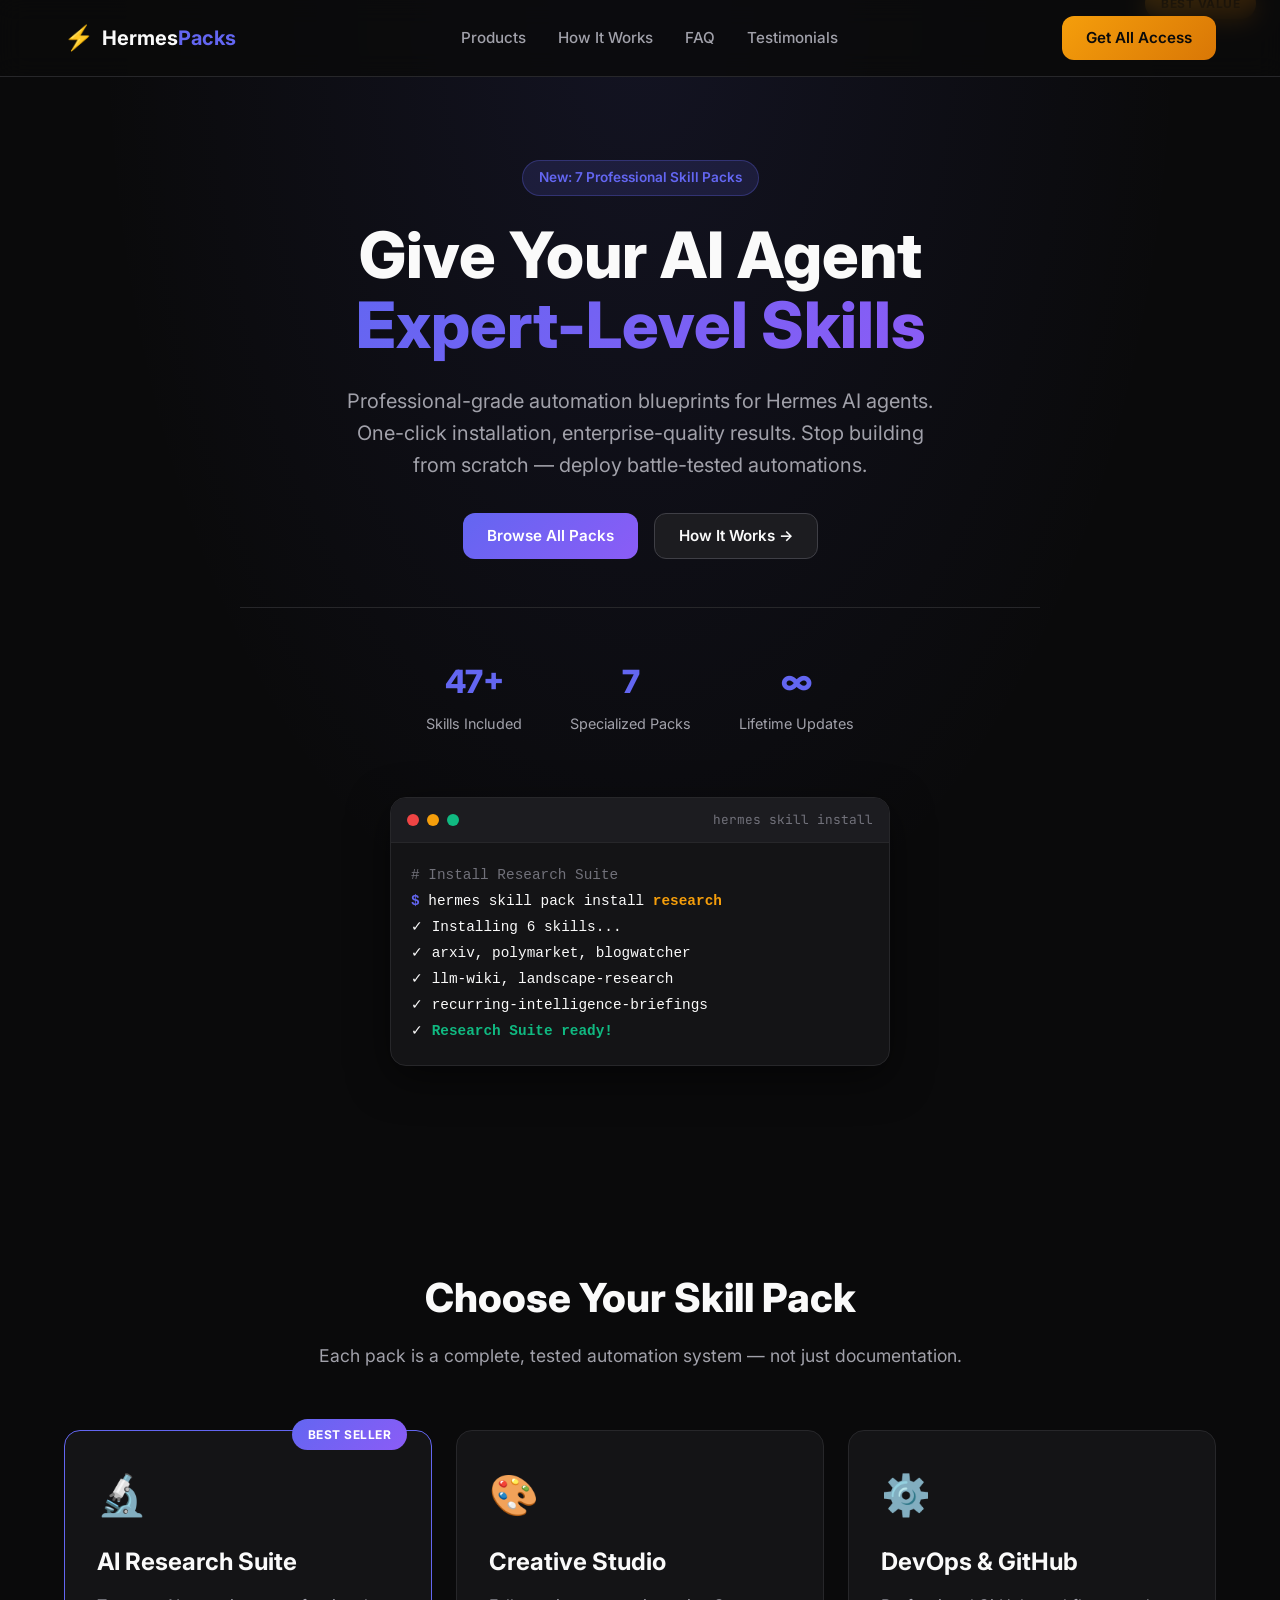
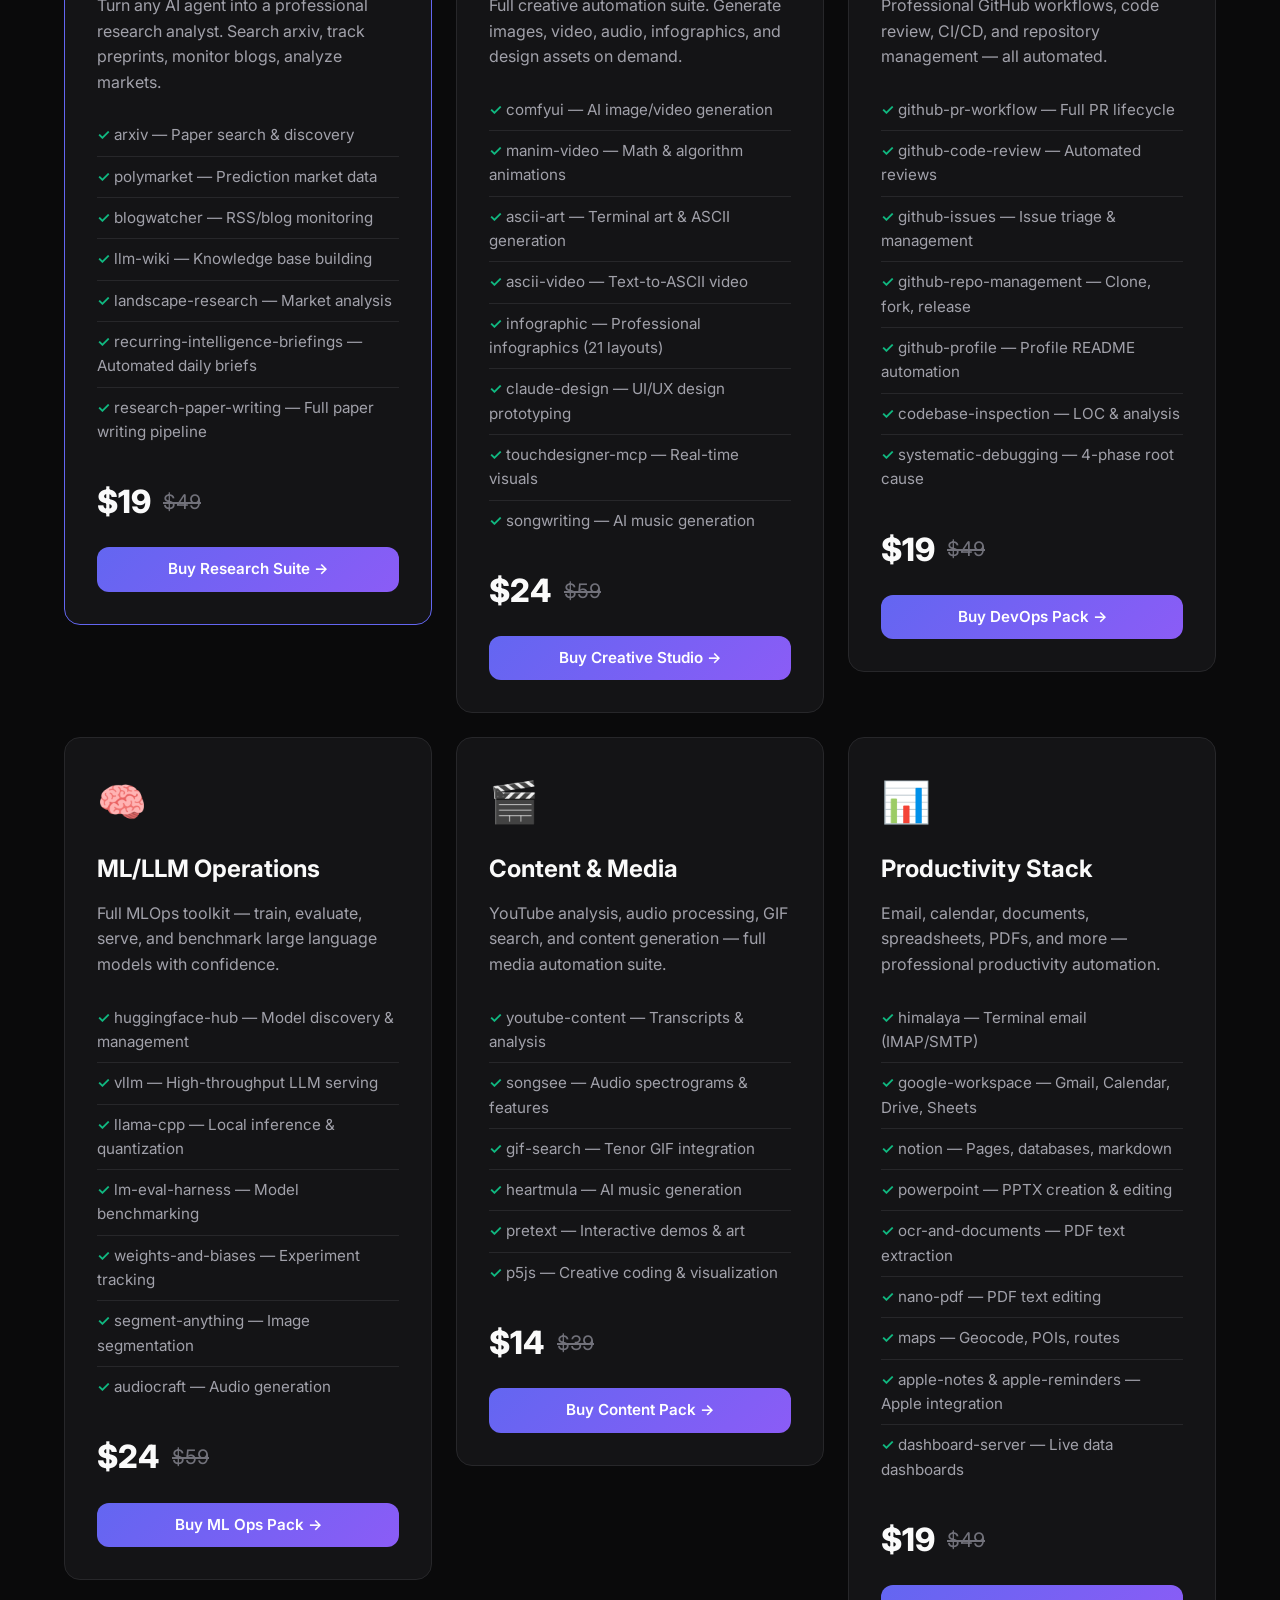
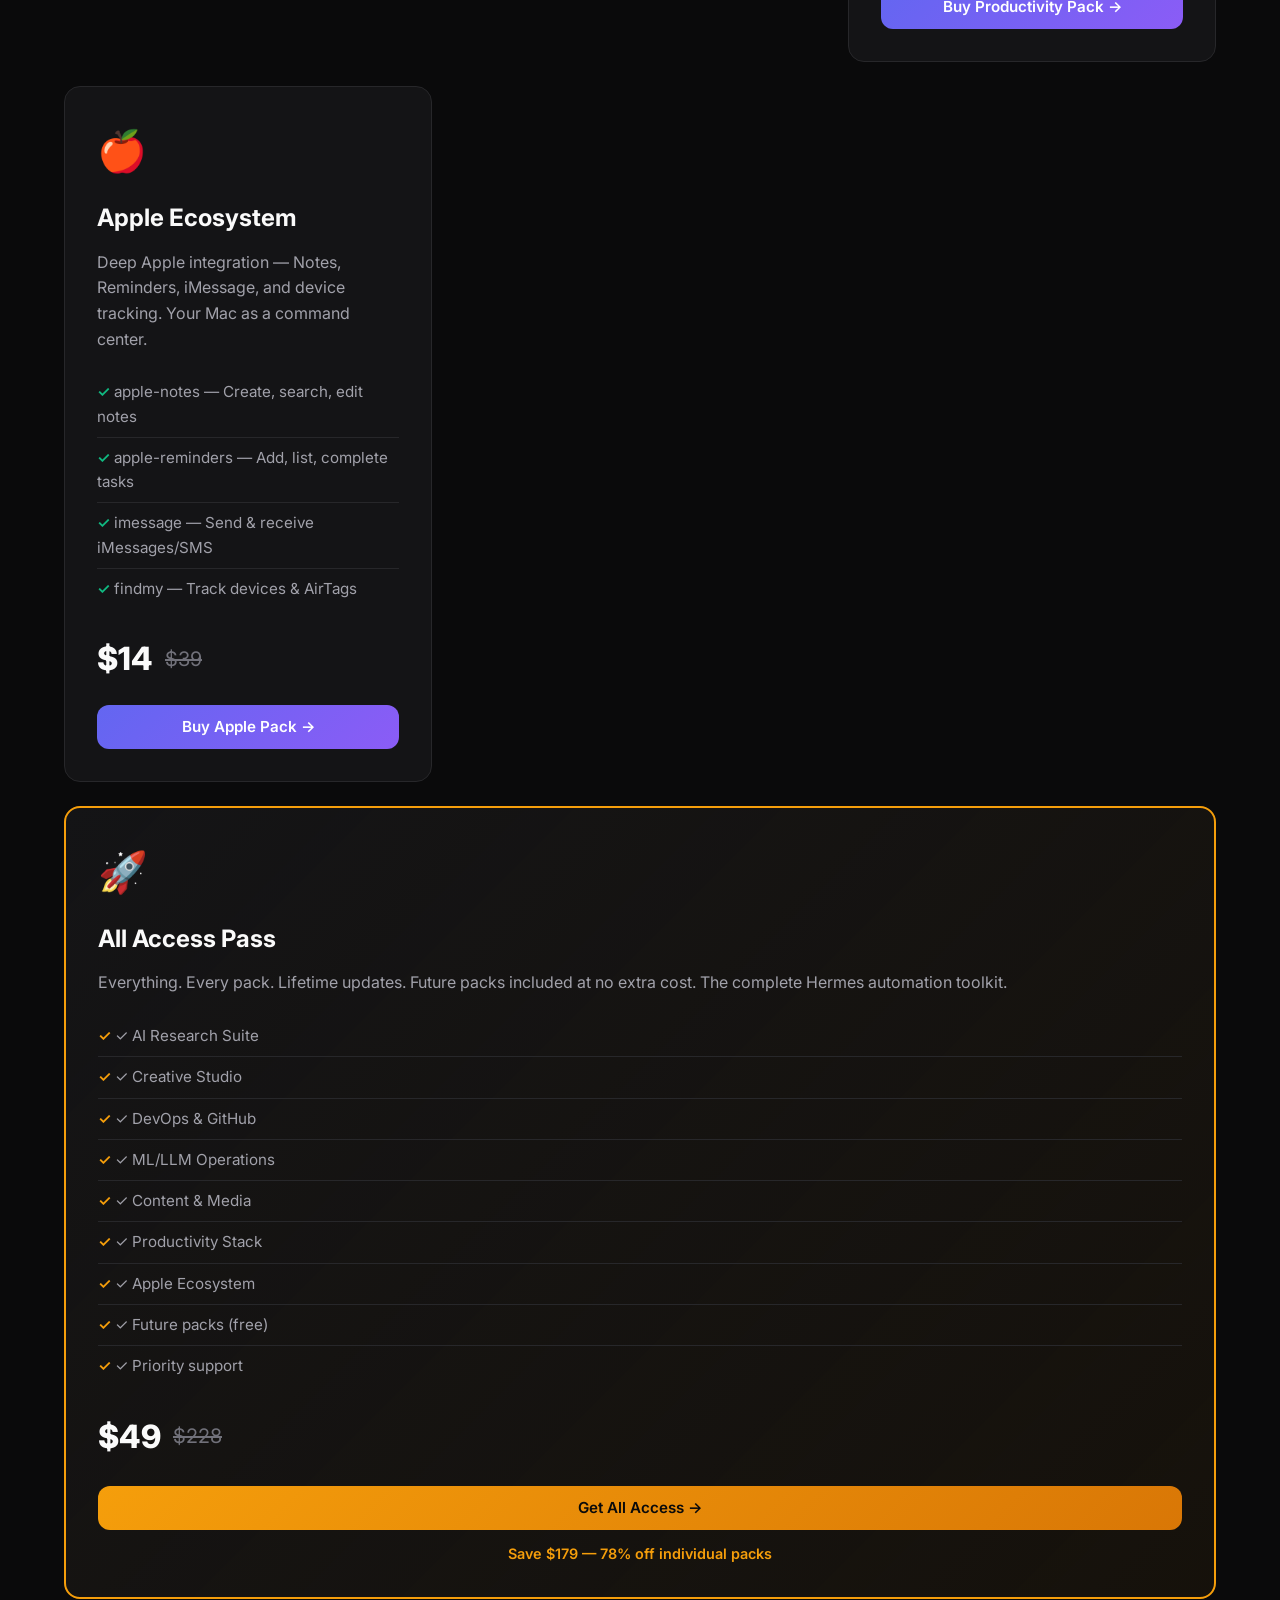
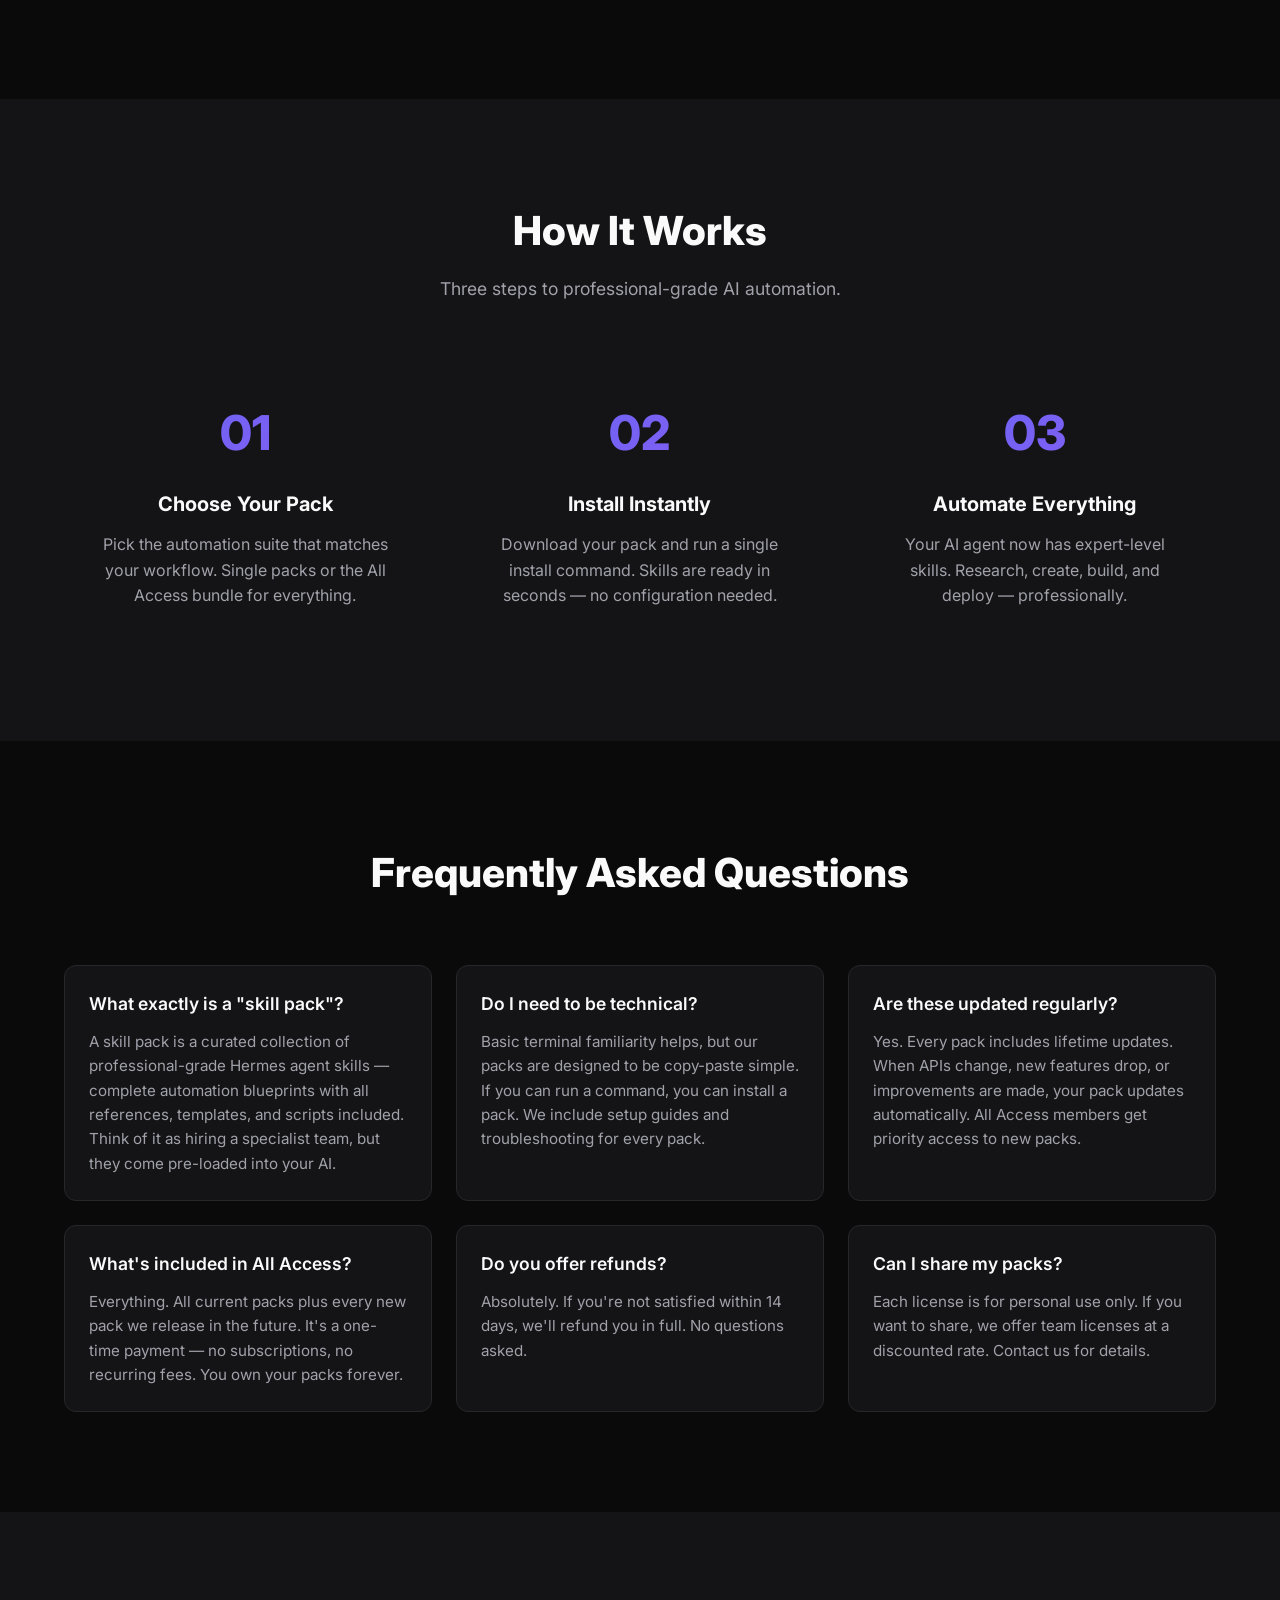
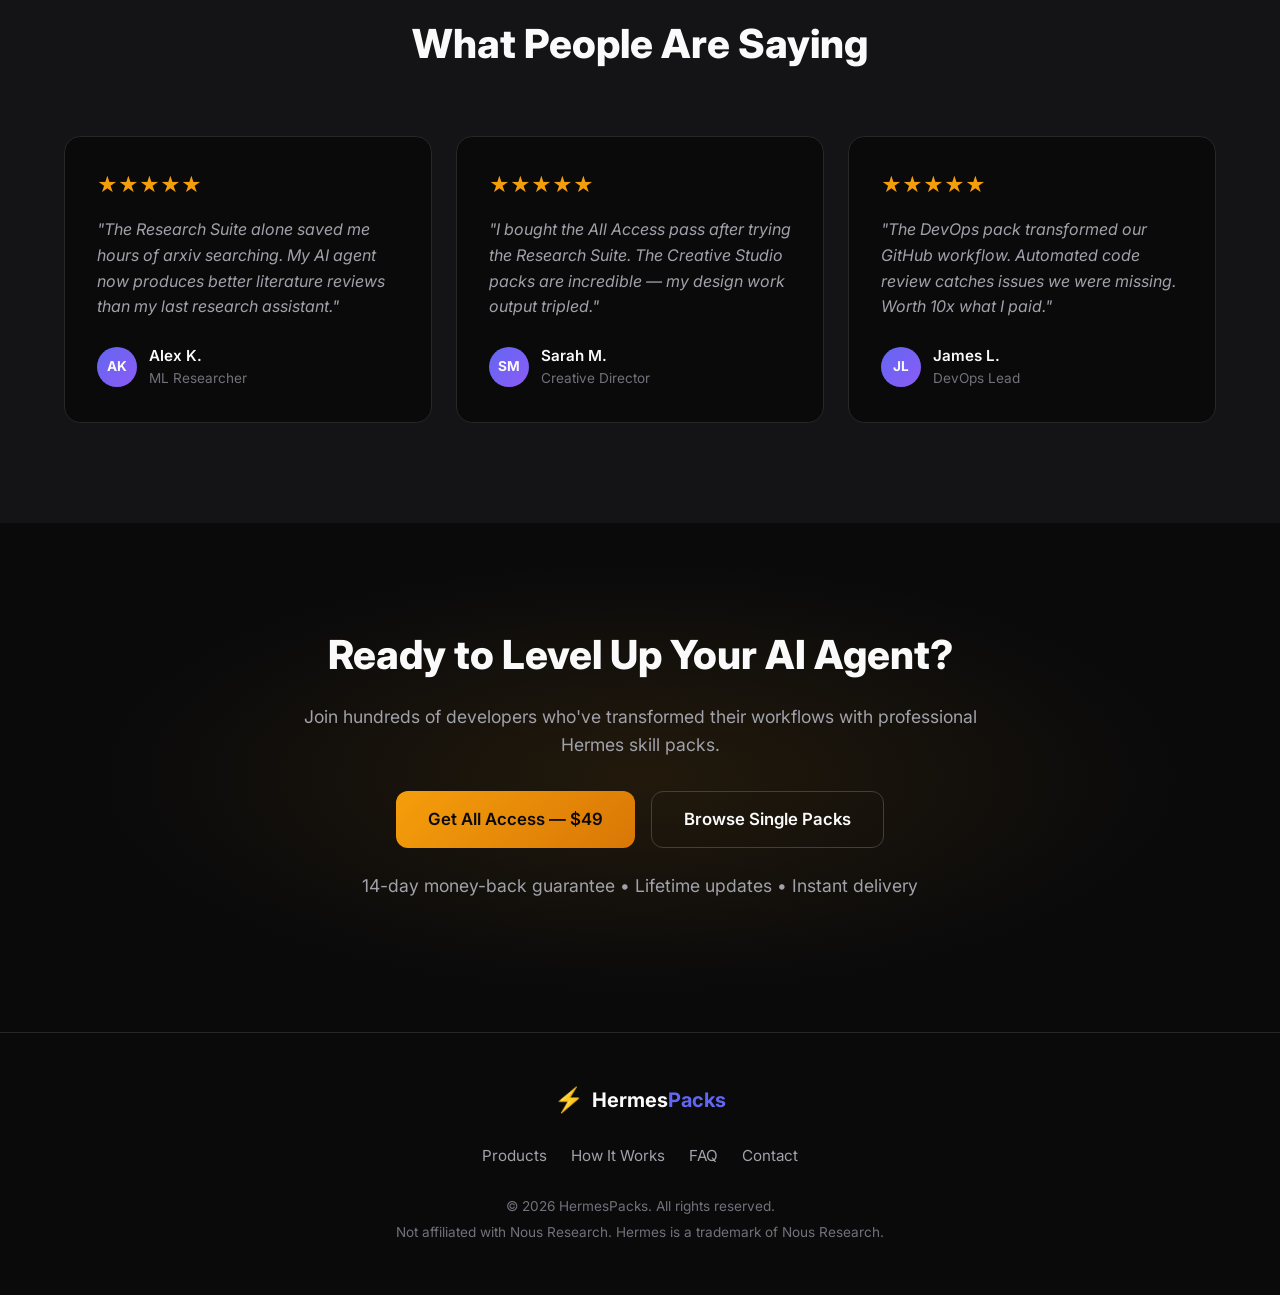
==== commit 8404ba25: "fix: load assets correctly on GitHub Pages" ====
--- a/index.html
+++ b/index.html
@@ -5,10 +5,10 @@
   <meta name="viewport" content="width=device-width, initial-scale=1.0">
   <title>Hermes Skill Packs — Portable Automations for AI Agents</title>
   <meta name="description" content="Professional-grade Hermes AI agent skill packs. Copy-paste automation blueprints that give any AI agent expert-level skills in seconds.">
-  <link rel="stylesheet" href="/css/style.css">
+  <link rel="stylesheet" href="css/style.css">
   <link rel="preconnect" href="https://fonts.googleapis.com">
   <link href="https://fonts.googleapis.com/css2?family=Inter:wght@300;400;500;600;700;800&family=JetBrains+Mono:wght@400;500;600&display=swap" rel="stylesheet">
-  <script defer src="/js/main.js"></script>
+  <script defer src="js/main.js"></script>
 </head>
 <body>
   <!-- Header -->
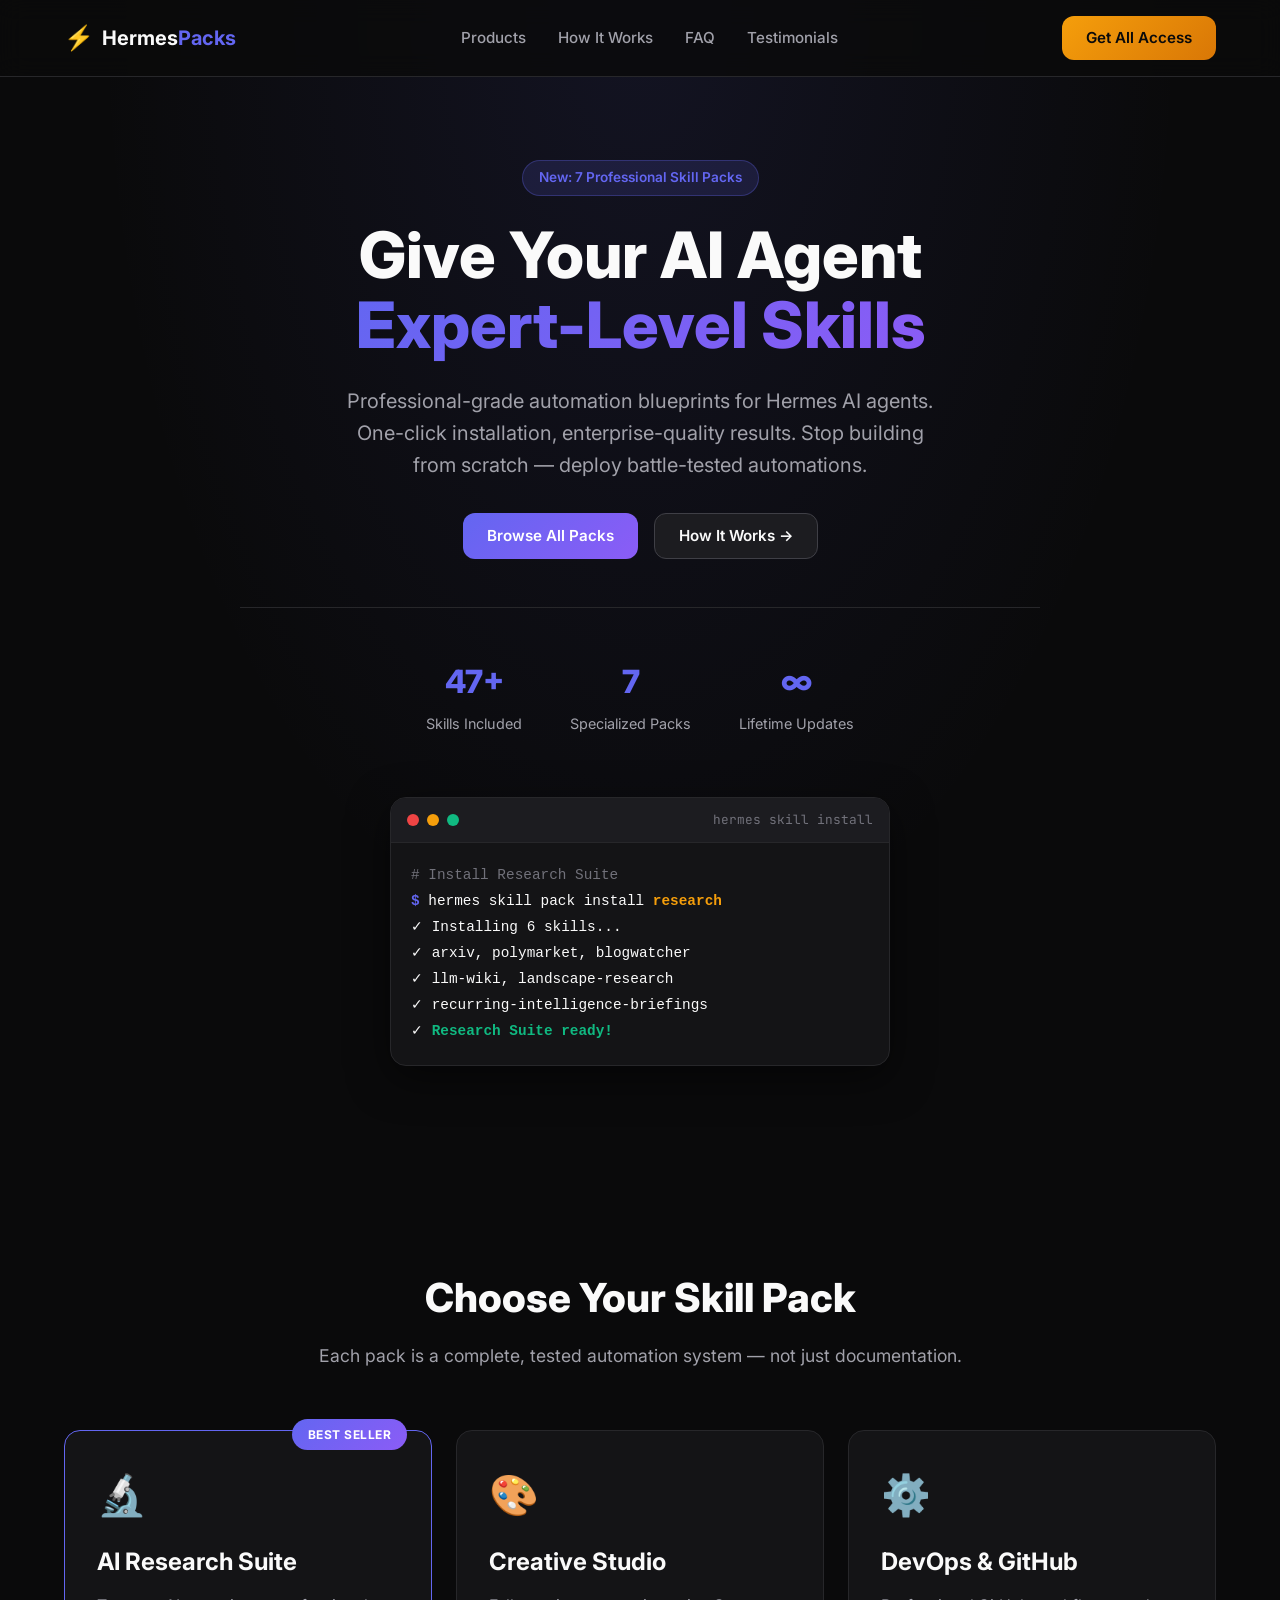
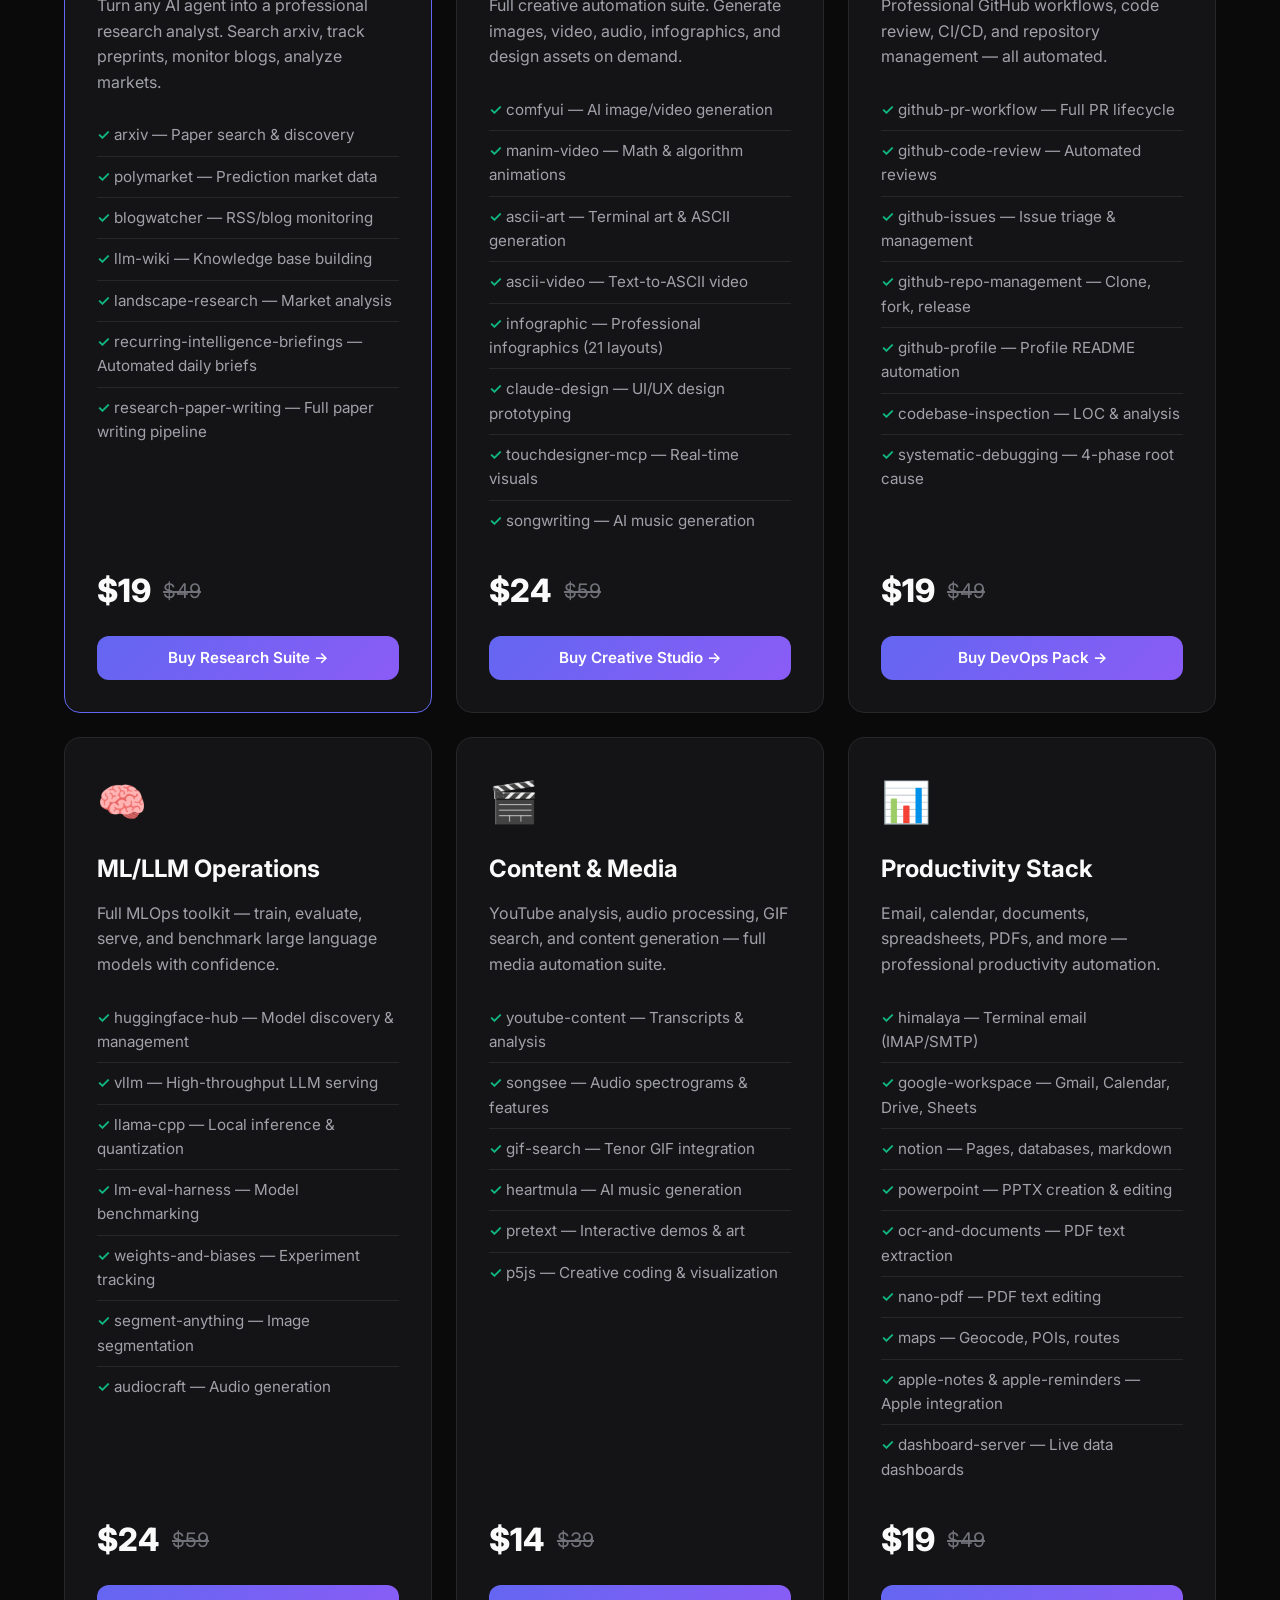
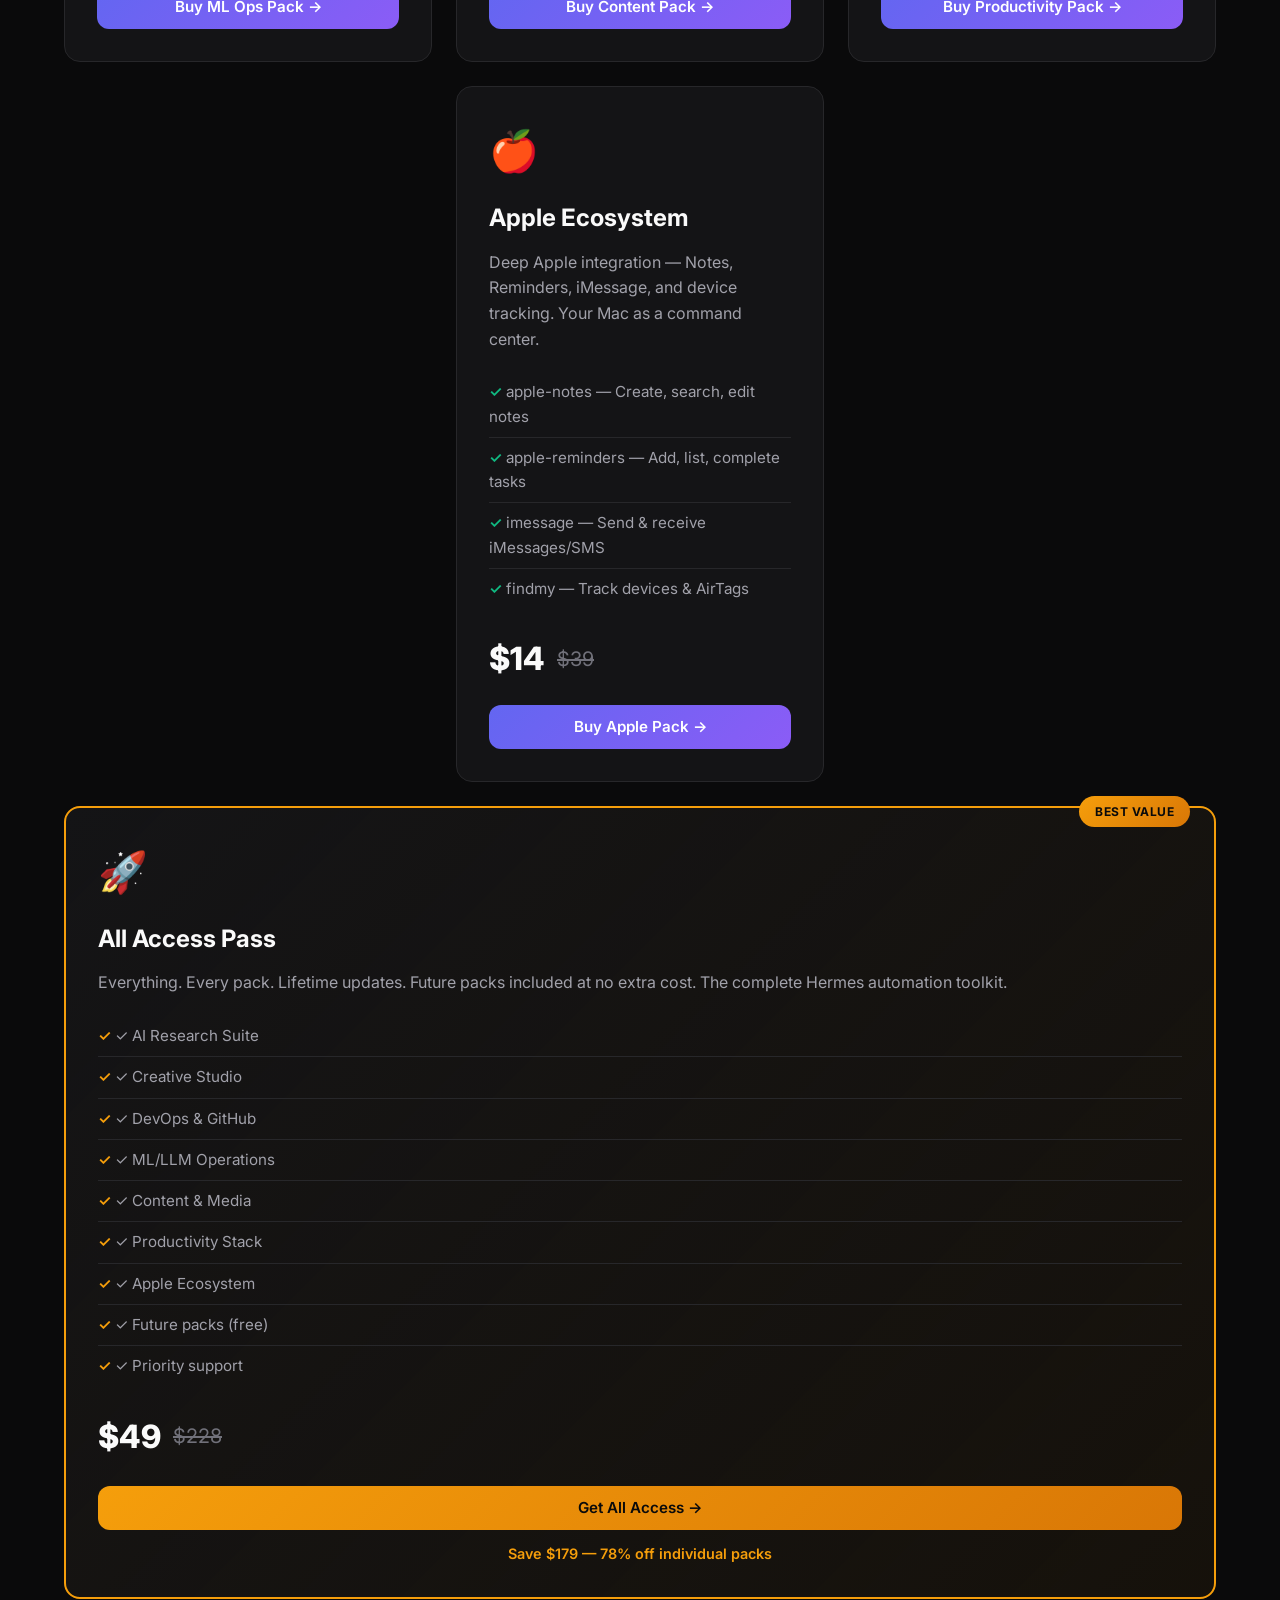
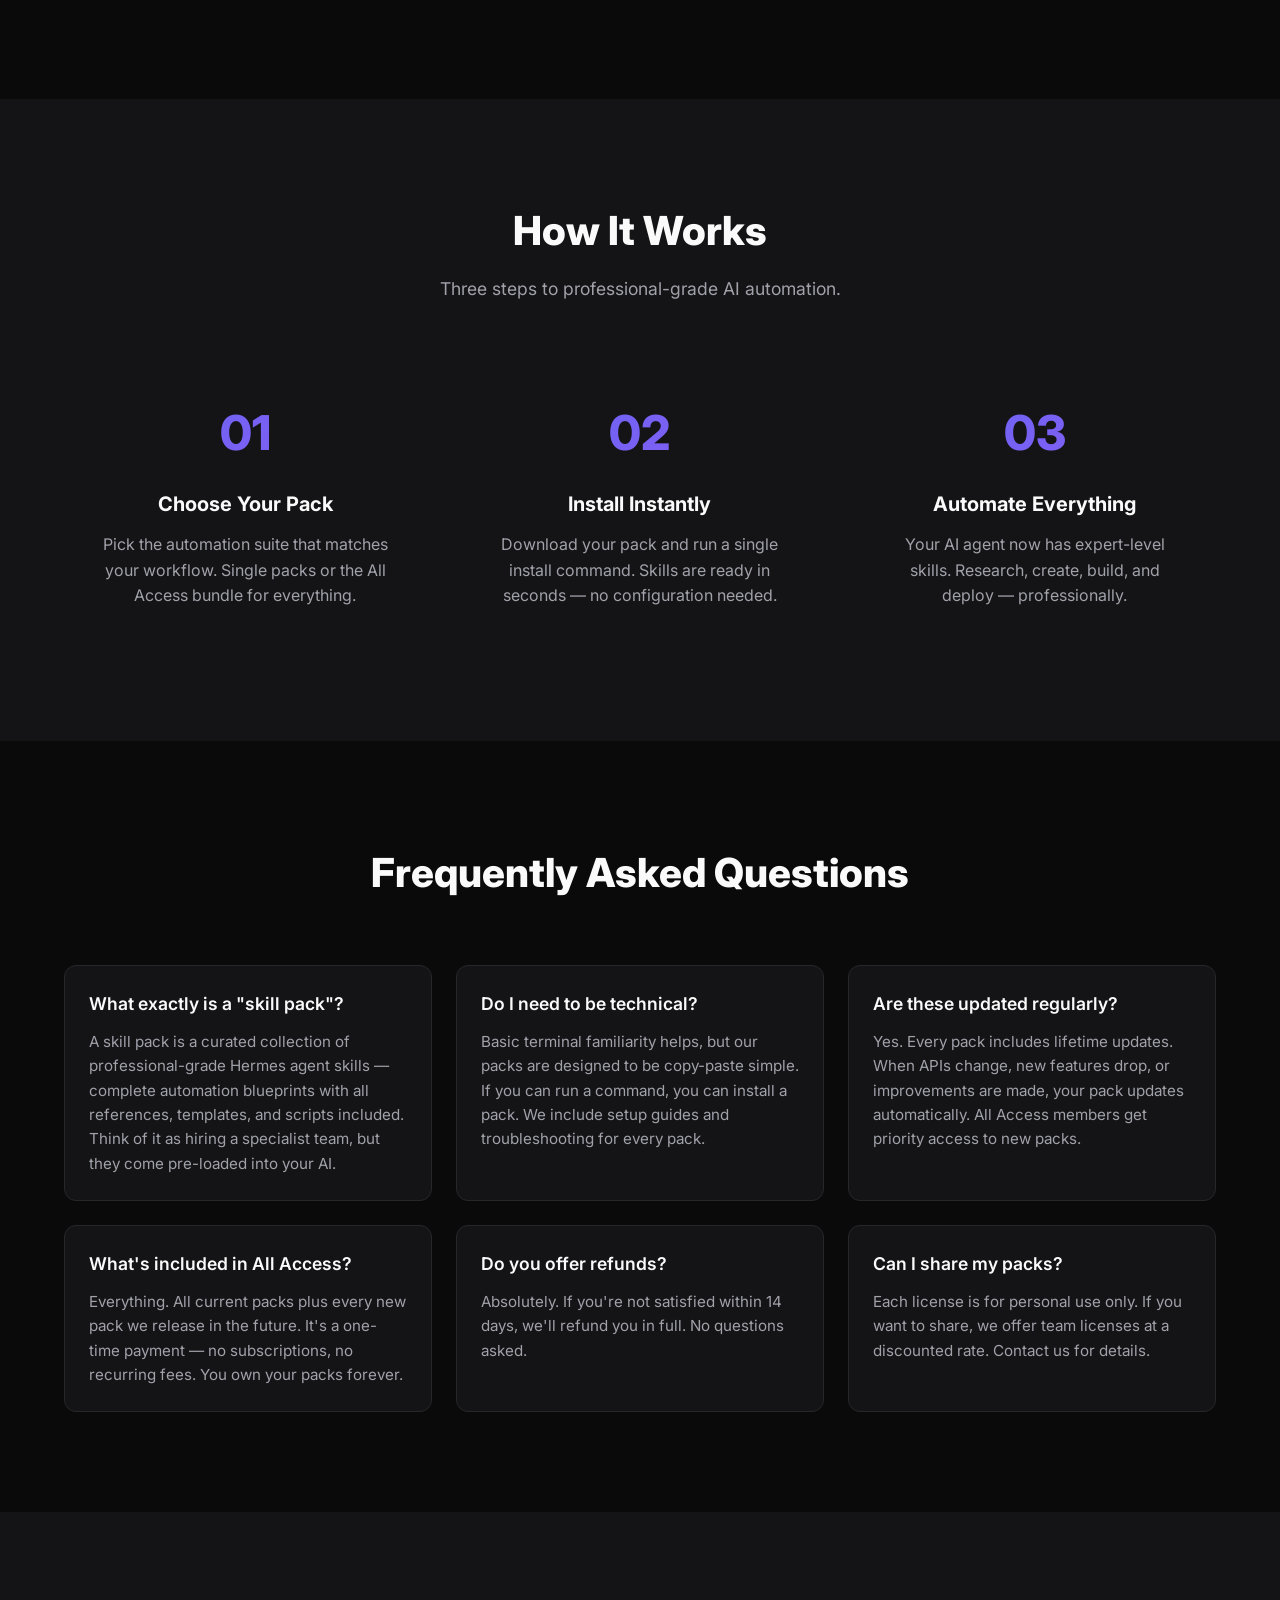
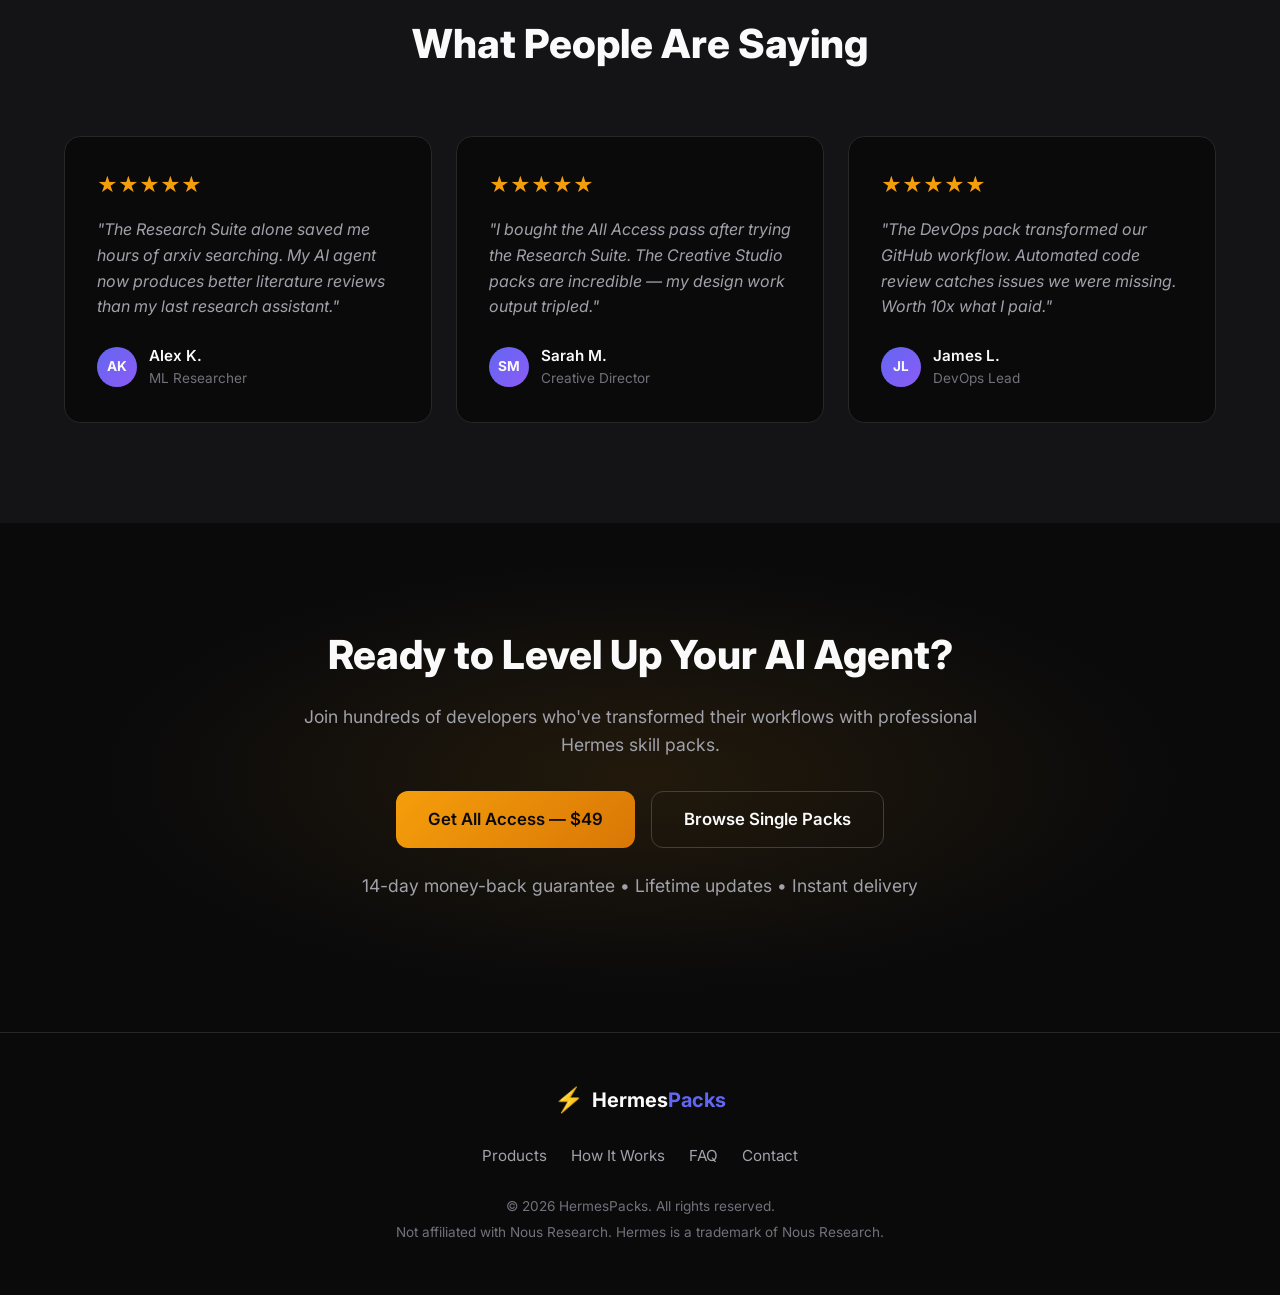
==== commit 1e8f983d: "fix: align product cards" ====
--- a/index.html
+++ b/index.html
@@ -118,7 +118,7 @@
             <span class="product-price">$19</span>
             <span class="product-original">$49</span>
           </div>
-          <a href="https://gumroad.com/hermes-packs/research-suite" class="btn btn-primary full-width">Buy Research Suite →</a>
+          <a href="order.html?pack=research-suite" class="btn btn-primary full-width">Buy Research Suite →</a>
         </div>
 
         <!-- Product 2: Creative Studio -->
@@ -143,7 +143,7 @@
             <span class="product-price">$24</span>
             <span class="product-original">$59</span>
           </div>
-          <a href="https://gumroad.com/hermes-packs/creative-studio" class="btn btn-primary full-width">Buy Creative Studio →</a>
+          <a href="order.html?pack=creative-studio" class="btn btn-primary full-width">Buy Creative Studio →</a>
         </div>
 
         <!-- Product 3: DevOps & GitHub -->
@@ -167,7 +167,7 @@
             <span class="product-price">$19</span>
             <span class="product-original">$49</span>
           </div>
-          <a href="https://gumroad.com/hermes-packs/devops-github" class="btn btn-primary full-width">Buy DevOps Pack →</a>
+          <a href="order.html?pack=devops-github" class="btn btn-primary full-width">Buy DevOps Pack →</a>
         </div>
 
         <!-- Product 4: ML/LLM Ops -->
@@ -191,7 +191,7 @@
             <span class="product-price">$24</span>
             <span class="product-original">$59</span>
           </div>
-          <a href="https://gumroad.com/hermes-packs/ml-ops" class="btn btn-primary full-width">Buy ML Ops Pack →</a>
+          <a href="order.html?pack=ml-ops" class="btn btn-primary full-width">Buy ML Ops Pack →</a>
         </div>
 
         <!-- Product 5: Content & Media -->
@@ -214,7 +214,7 @@
             <span class="product-price">$14</span>
             <span class="product-original">$39</span>
           </div>
-          <a href="https://gumroad.com/hermes-packs/content-media" class="btn btn-primary full-width">Buy Content Pack →</a>
+          <a href="order.html?pack=content-media" class="btn btn-primary full-width">Buy Content Pack →</a>
         </div>
 
         <!-- Product 6: Productivity Stack -->
@@ -240,11 +240,11 @@
             <span class="product-price">$19</span>
             <span class="product-original">$49</span>
           </div>
-          <a href="https://gumroad.com/hermes-packs/productivity" class="btn btn-primary full-width">Buy Productivity Pack →</a>
+          <a href="order.html?pack=productivity" class="btn btn-primary full-width">Buy Productivity Pack →</a>
         </div>
 
         <!-- Product 7: Apple Automation -->
-        <div class="product-card">
+        <div class="product-card product-card--centered">
           <div class="product-icon">🍎</div>
           <h3 class="product-name">Apple Ecosystem</h3>
           <p class="product-description">
@@ -261,7 +261,7 @@
             <span class="product-price">$14</span>
             <span class="product-original">$39</span>
           </div>
-          <a href="https://gumroad.com/hermes-packs/apple-ecosystem" class="btn btn-primary full-width">Buy Apple Pack →</a>
+          <a href="order.html?pack=apple-ecosystem" class="btn btn-primary full-width">Buy Apple Pack →</a>
         </div>
 
         <!-- ALL ACCESS -->
@@ -288,7 +288,7 @@
             <span class="product-price">$49</span>
             <span class="product-original">$228</span>
           </div>
-          <a href="https://gumroad.com/hermes-packs/all-access" class="btn btn-gold full-width">Get All Access →</a>
+          <a href="order.html?pack=all-access" class="btn btn-gold full-width">Get All Access →</a>
           <p class="all-access-savings">Save $179 — 78% off individual packs</p>
         </div>
       </div>
--- a/css/style.css
+++ b/css/style.css
@@ -331,16 +331,20 @@
 
 .product-grid {
   display: grid;
-  grid-template-columns: repeat(auto-fit, minmax(320px, 1fr));
+  grid-template-columns: repeat(3, minmax(0, 1fr));
   gap: 24px;
-  align-items: start;
+  align-items: stretch;
 }
 
 .product-card {
+  position: relative;
+  display: flex;
+  flex-direction: column;
   background: var(--bg-secondary);
   border: 1px solid var(--border);
   border-radius: var(--radius-lg);
   padding: 32px;
+  min-height: 100%;
   transition: var(--transition);
 }
 
@@ -359,6 +363,11 @@
   background: linear-gradient(135deg, var(--bg-secondary), rgba(245, 158, 11, 0.05));
   border: 2px solid var(--gold);
   grid-column: 1 / -1;
+}
+
+/* Center the final single pack so the 7-product grid does not leave an orphan card on the left. */
+.product-card--centered {
+  grid-column: 2;
 }
 
 .product-badge {
@@ -400,6 +409,7 @@
 .product-features {
   list-style: none;
   margin-bottom: 24px;
+  flex: 1;
 }
 
 .product-features li {
@@ -429,6 +439,7 @@
   display: flex;
   align-items: center;
   gap: 12px;
+  margin-top: auto;
   margin-bottom: 20px;
 }
 
@@ -675,6 +686,18 @@
 }
 
 /* === RESPONSIVE === */
+@media (max-width: 1024px) {
+  .product-grid {
+    grid-template-columns: repeat(2, minmax(0, 1fr));
+  }
+
+  .product-card--centered {
+    grid-column: 1 / -1;
+    justify-self: center;
+    width: min(100%, calc((100% - 24px) / 2));
+  }
+}
+
 @media (max-width: 768px) {
   .hero-title {
     font-size: 2.5rem;
@@ -694,6 +717,12 @@
 
   .product-grid {
     grid-template-columns: 1fr;
+  }
+
+  .product-card--centered {
+    grid-column: auto;
+    justify-self: stretch;
+    width: 100%;
   }
 
   .product-card.all-access {
